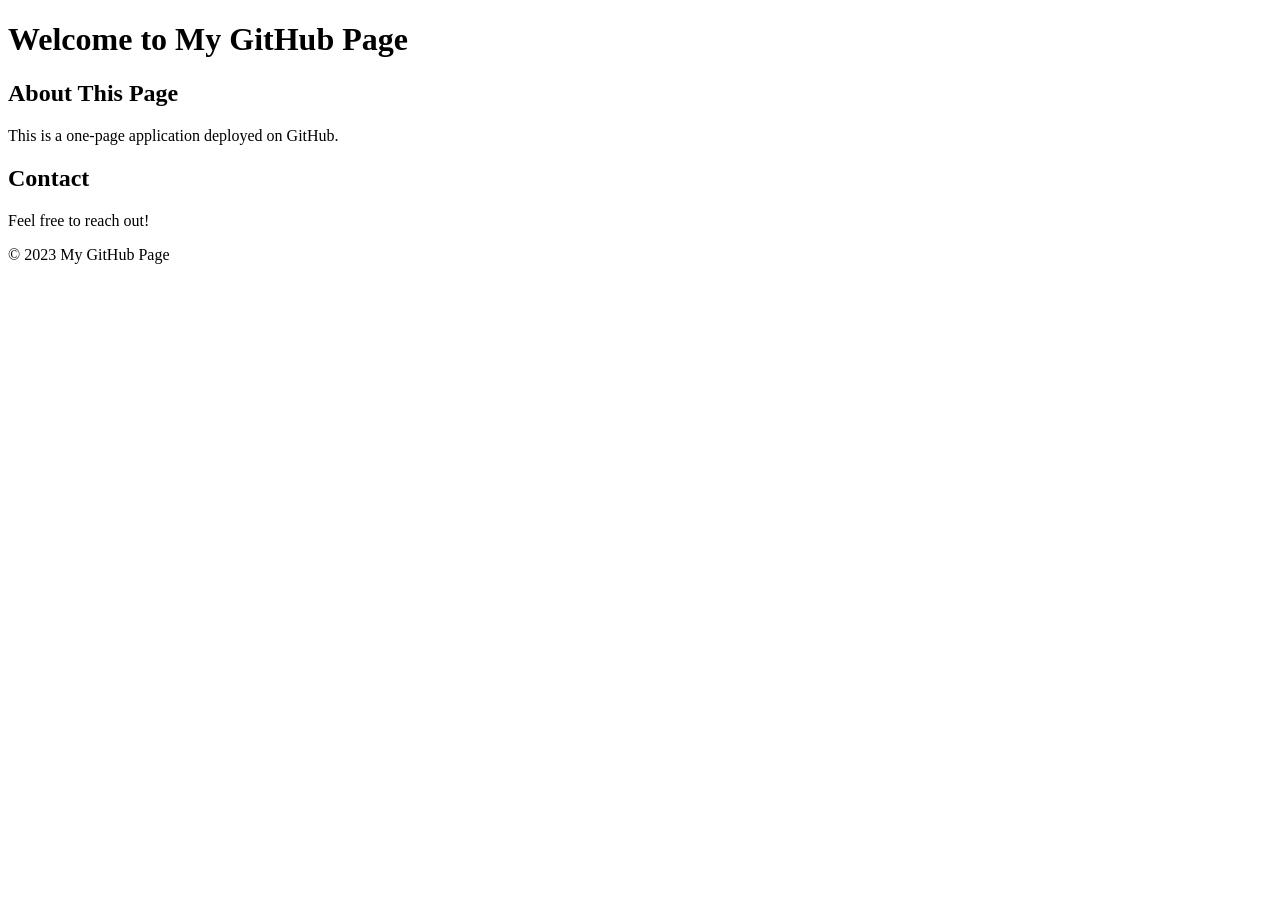
==== index.html @ 420aedc9 "Create index.html" ====
<!DOCTYPE html>
<html lang="en">
<head>
    <meta charset="UTF-8">
    <meta name="viewport" content="width=device-width, initial-scale=1.0">
    <title>My GitHub Page</title>
    <link rel="stylesheet" href="css/styles.css">
</head>
<body>
    <header>
        <h1>Welcome to My GitHub Page</h1>
    </header>
    <main>
        <section>
            <h2>About This Page</h2>
            <p>This is a one-page application deployed on GitHub.</p>
        </section>
        <section>
            <h2>Contact</h2>
            <p>Feel free to reach out!</p>
        </section>
    </main>
    <footer>
        <p>&copy; 2023 My GitHub Page</p>
    </footer>
    <script src="js/main.js"></script>
</body>
</html>
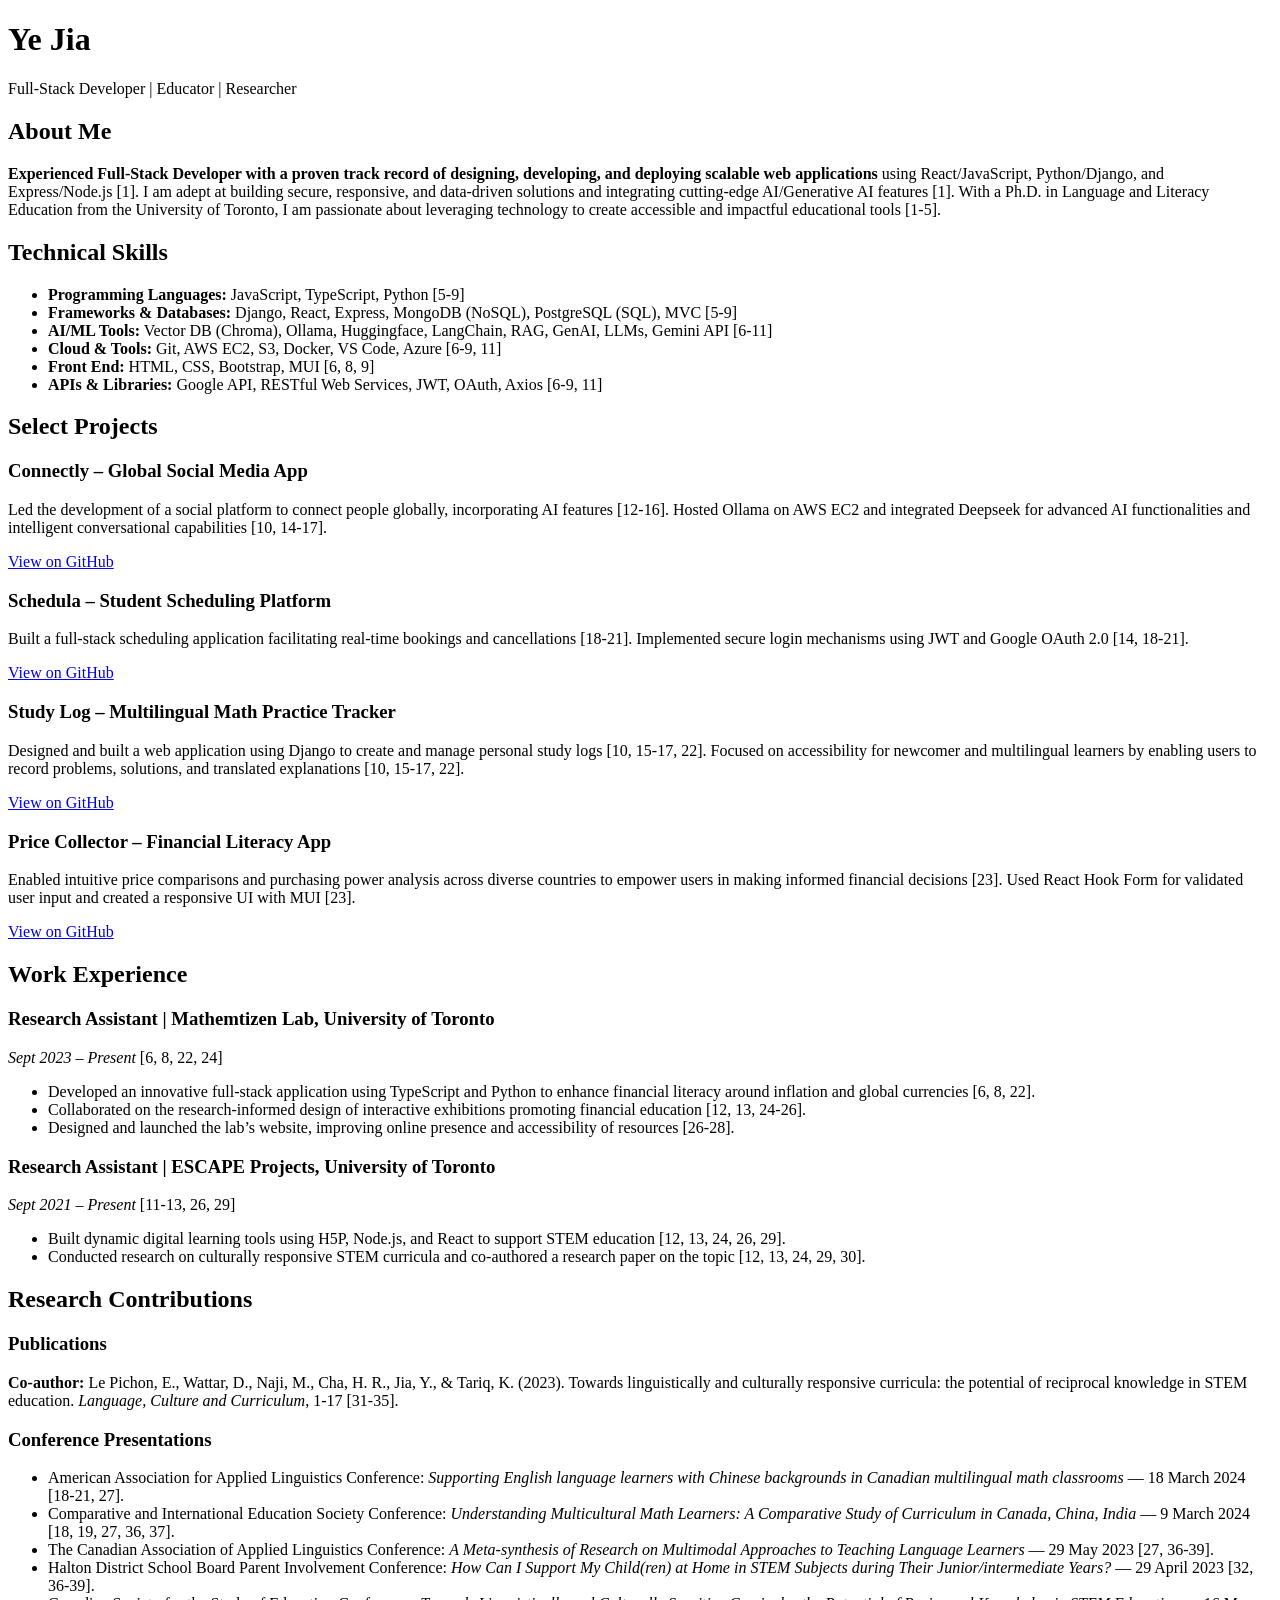
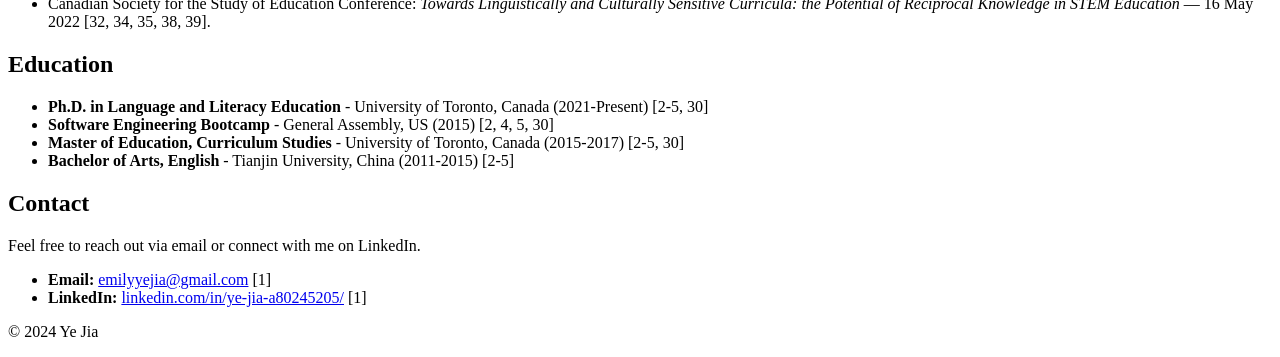
==== commit 8337e737: "Update index.html" ====
--- a/index.html
+++ b/index.html
@@ -3,25 +3,120 @@
 <head>
     <meta charset="UTF-8">
     <meta name="viewport" content="width=device-width, initial-scale=1.0">
-    <title>My GitHub Page</title>
+    <title>Ye Jia | Full-Stack Developer</title>
     <link rel="stylesheet" href="css/styles.css">
 </head>
 <body>
     <header>
-        <h1>Welcome to My GitHub Page</h1>
+        <h1>Ye Jia</h1>
+        <p>Full-Stack Developer | Educator | Researcher</p>
     </header>
     <main>
-        <section>
-            <h2>About This Page</h2>
-            <p>This is a one-page application deployed on GitHub.</p>
+        <section id="about">
+            <h2>About Me</h2>
+            <p>
+                <b>Experienced Full-Stack Developer with a proven track record of designing, developing, and deploying scalable web applications</b> using React/JavaScript, Python/Django, and Express/Node.js [1]. I am adept at building secure, responsive, and data-driven solutions and integrating cutting-edge AI/Generative AI features [1]. With a Ph.D. in Language and Literacy Education from the University of Toronto, I am passionate about leveraging technology to create accessible and impactful educational tools [1-5].
+            </p>
         </section>
-        <section>
+
+        <section id="skills">
+            <h2>Technical Skills</h2>
+            <ul>
+                <li><strong>Programming Languages:</strong> JavaScript, TypeScript, Python [5-9]</li>
+                <li><strong>Frameworks & Databases:</strong> Django, React, Express, MongoDB (NoSQL), PostgreSQL (SQL), MVC [5-9]</li>
+                <li><strong>AI/ML Tools:</strong> Vector DB (Chroma), Ollama, Huggingface, LangChain, RAG, GenAI, LLMs, Gemini API [6-11]</li>
+                <li><strong>Cloud & Tools:</strong> Git, AWS EC2, S3, Docker, VS Code, Azure [6-9, 11]</li>
+                <li><strong>Front End:</strong> HTML, CSS, Bootstrap, MUI [6, 8, 9]</li>
+                <li><strong>APIs & Libraries:</strong> Google API, RESTful Web Services, JWT, OAuth, Axios [6-9, 11]</li>
+            </ul>
+        </section>
+        
+        <section id="projects">
+            <h2>Select Projects</h2>
+            <article>
+                <h3>Connectly – Global Social Media App</h3>
+                <p>Led the development of a social platform to connect people globally, incorporating AI features [12-16]. Hosted Ollama on AWS EC2 and integrated Deepseek for advanced AI functionalities and intelligent conversational capabilities [10, 14-17].</p>
+                <a href="https://github.com/emilyyejia/connectly.git" target="_blank">View on GitHub</a>
+            </article>
+            <article>
+                <h3>Schedula – Student Scheduling Platform</h3>
+                <p>Built a full-stack scheduling application facilitating real-time bookings and cancellations [18-21]. Implemented secure login mechanisms using JWT and Google OAuth 2.0 [14, 18-21].</p>
+                 <a href="https://github.com/emilyyejia/schedula.git" target="_blank">View on GitHub</a>
+            </article>
+            <article>
+                <h3>Study Log – Multilingual Math Practice Tracker</h3>
+                <p>Designed and built a web application using Django to create and manage personal study logs [10, 15-17, 22]. Focused on accessibility for newcomer and multilingual learners by enabling users to record problems, solutions, and translated explanations [10, 15-17, 22].</p>
+                <a href="https://github.com/emilyyejia/studylog.git" target="_blank">View on GitHub</a>
+            </article>
+             <article>
+                <h3>Price Collector – Financial Literacy App</h3>
+                <p>Enabled intuitive price comparisons and purchasing power analysis across diverse countries to empower users in making informed financial decisions [23]. Used React Hook Form for validated user input and created a responsive UI with MUI [23].</p>
+                <a href="https://github.com/emilyyejia/pricecollector.git" target="_blank">View on GitHub</a>
+            </article>
+        </section>
+        
+        <section id="experience">
+            <h2>Work Experience</h2>
+            <article>
+                <h3>Research Assistant | Mathemtizen Lab, University of Toronto</h3>
+                <p><em>Sept 2023 – Present</em> [6, 8, 22, 24]</p>
+                <ul>
+                    <li>Developed an innovative full-stack application using TypeScript and Python to enhance financial literacy around inflation and global currencies [6, 8, 22].</li>
+                    <li>Collaborated on the research-informed design of interactive exhibitions promoting financial education [12, 13, 24-26].</li>
+                    <li>Designed and launched the lab’s website, improving online presence and accessibility of resources [26-28].</li>
+                </ul>
+            </article>
+            <article>
+                <h3>Research Assistant | ESCAPE Projects, University of Toronto</h3>
+                <p><em>Sept 2021 – Present</em> [11-13, 26, 29]</p>
+                <ul>
+                    <li>Built dynamic digital learning tools using H5P, Node.js, and React to support STEM education [12, 13, 24, 26, 29].</li>
+                    <li>Conducted research on culturally responsive STEM curricula and co-authored a research paper on the topic [12, 13, 24, 29, 30].</li>
+                </ul>
+            </article>
+        </section>
+
+        <section id="research">
+            <h2>Research Contributions</h2>
+            <article>
+                <h3>Publications</h3>
+                <p><strong>Co-author:</strong> Le Pichon, E., Wattar, D., Naji, M., Cha, H. R., Jia, Y., & Tariq, K. (2023). Towards linguistically and culturally responsive curricula: the potential of reciprocal knowledge in STEM education. <em>Language, Culture and Curriculum</em>, 1-17 [31-35].</p>
+            </article>
+            <article>
+                <h3>Conference Presentations</h3>
+                <ul>
+                    <li>American Association for Applied Linguistics Conference: <em>Supporting English language learners with Chinese backgrounds in Canadian multilingual math classrooms</em> — 18 March 2024 [18-21, 27].</li>
+                    <li>Comparative and International Education Society Conference: <em>Understanding Multicultural Math Learners: A Comparative Study of Curriculum in Canada, China, India</em> — 9 March 2024 [18, 19, 27, 36, 37].</li>
+                    <li>The Canadian Association of Applied Linguistics Conference: <em>A Meta-synthesis of Research on Multimodal Approaches to Teaching Language Learners</em> — 29 May 2023 [27, 36-39].</li>
+                    <li>Halton District School Board Parent Involvement Conference: <em>How Can I Support My Child(ren) at Home in STEM Subjects during Their Junior/intermediate Years?</em> — 29 April 2023 [32, 36-39].</li>
+                    <li>Canadian Society for the Study of Education Conference: <em>Towards Linguistically and Culturally Sensitive Curricula: the Potential of Reciprocal Knowledge in STEM Education</em> — 16 May 2022 [32, 34, 35, 38, 39].</li>
+                </ul>
+            </article>
+        </section>
+
+        <section id="education">
+            <h2>Education</h2>
+            <ul>
+                <li><strong>Ph.D. in Language and Literacy Education</strong> - University of Toronto, Canada (2021-Present) [2-5, 30]</li>
+                <li><strong>Software Engineering Bootcamp</strong> - General Assembly, US (2015) [2, 4, 5, 30]</li>
+                <li><strong>Master of Education, Curriculum Studies</strong> - University of Toronto, Canada (2015-2017) [2-5, 30]</li>
+                <li><strong>Bachelor of Arts, English</strong> - Tianjin University, China (2011-2015) [2-5]</li>
+            </ul>
+        </section>
+
+        <section id="contact">
             <h2>Contact</h2>
-            <p>Feel free to reach out!</p>
+            <p>
+                Feel free to reach out via email or connect with me on LinkedIn.
+            </p>
+            <ul>
+                <li><strong>Email:</strong> <a href="mailto:emilyyejia@gmail.com">emilyyejia@gmail.com</a> [1]</li>
+                <li><strong>LinkedIn:</strong> <a href="https://linkedin.com/in/ye-jia-a80245205/" target="_blank">linkedin.com/in/ye-jia-a80245205/</a> [1]</li>
+            </ul>
         </section>
     </main>
     <footer>
-        <p>&copy; 2023 My GitHub Page</p>
+        <p>&copy; 2024 Ye Jia</p>
     </footer>
     <script src="js/main.js"></script>
 </body>
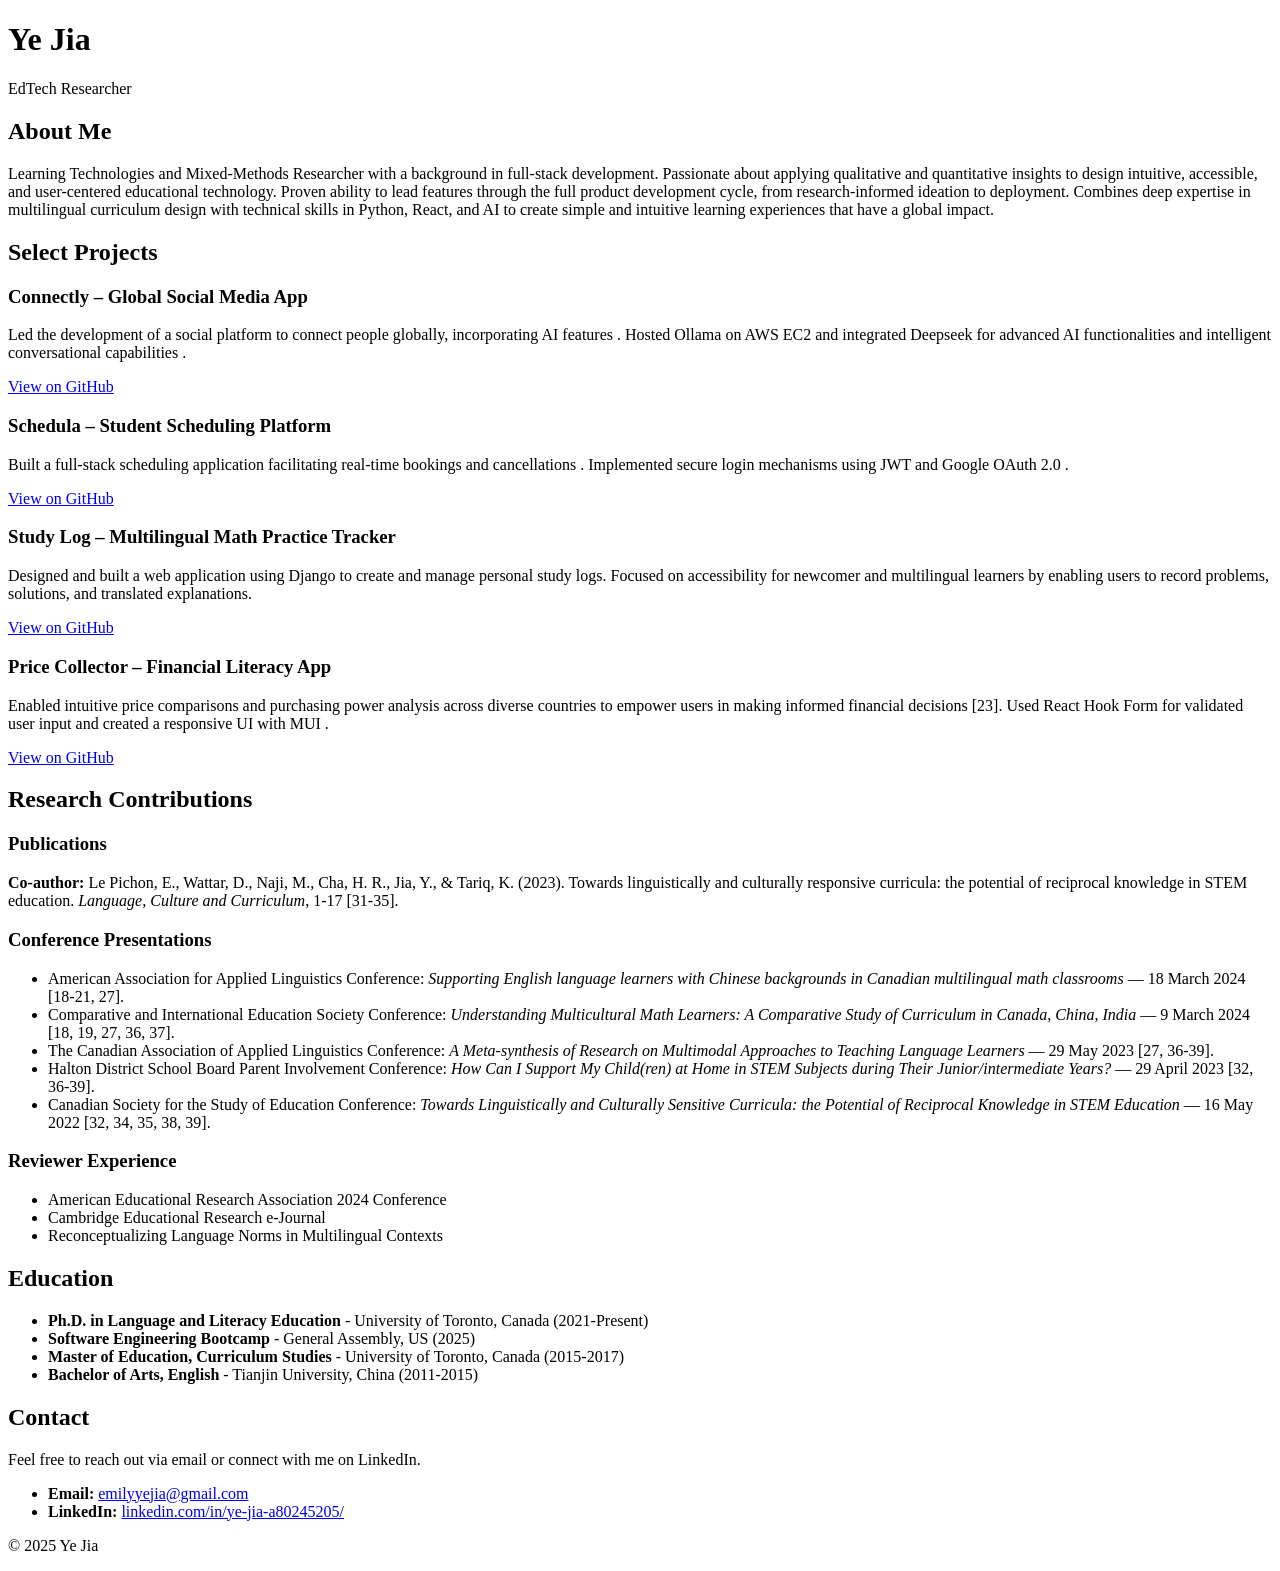
==== commit 0321e584: "Update index.html" ====
--- a/index.html
+++ b/index.html
@@ -3,78 +3,46 @@
 <head>
     <meta charset="UTF-8">
     <meta name="viewport" content="width=device-width, initial-scale=1.0">
-    <title>Ye Jia | Full-Stack Developer</title>
+    <title>Ye Jia</title>
     <link rel="stylesheet" href="css/styles.css">
 </head>
 <body>
     <header>
         <h1>Ye Jia</h1>
-        <p>Full-Stack Developer | Educator | Researcher</p>
+        <p>EdTech Researcher</p>
     </header>
     <main>
         <section id="about">
             <h2>About Me</h2>
             <p>
-                <b>Experienced Full-Stack Developer with a proven track record of designing, developing, and deploying scalable web applications</b> using React/JavaScript, Python/Django, and Express/Node.js [1]. I am adept at building secure, responsive, and data-driven solutions and integrating cutting-edge AI/Generative AI features [1]. With a Ph.D. in Language and Literacy Education from the University of Toronto, I am passionate about leveraging technology to create accessible and impactful educational tools [1-5].
+                Learning Technologies and Mixed-Methods Researcher with a background in full-stack development. Passionate about applying qualitative and quantitative insights to design intuitive, accessible, and user-centered educational technology. Proven ability to lead features through the full product development cycle, from research-informed ideation to deployment. Combines deep expertise in multilingual curriculum design with technical skills in Python, React, and AI to create simple and intuitive learning experiences that have a global impact.
             </p>
-        </section>
-
-        <section id="skills">
-            <h2>Technical Skills</h2>
-            <ul>
-                <li><strong>Programming Languages:</strong> JavaScript, TypeScript, Python [5-9]</li>
-                <li><strong>Frameworks & Databases:</strong> Django, React, Express, MongoDB (NoSQL), PostgreSQL (SQL), MVC [5-9]</li>
-                <li><strong>AI/ML Tools:</strong> Vector DB (Chroma), Ollama, Huggingface, LangChain, RAG, GenAI, LLMs, Gemini API [6-11]</li>
-                <li><strong>Cloud & Tools:</strong> Git, AWS EC2, S3, Docker, VS Code, Azure [6-9, 11]</li>
-                <li><strong>Front End:</strong> HTML, CSS, Bootstrap, MUI [6, 8, 9]</li>
-                <li><strong>APIs & Libraries:</strong> Google API, RESTful Web Services, JWT, OAuth, Axios [6-9, 11]</li>
-            </ul>
         </section>
         
         <section id="projects">
             <h2>Select Projects</h2>
             <article>
                 <h3>Connectly – Global Social Media App</h3>
-                <p>Led the development of a social platform to connect people globally, incorporating AI features [12-16]. Hosted Ollama on AWS EC2 and integrated Deepseek for advanced AI functionalities and intelligent conversational capabilities [10, 14-17].</p>
+                <p>Led the development of a social platform to connect people globally, incorporating AI features . Hosted Ollama on AWS EC2 and integrated Deepseek for advanced AI functionalities and intelligent conversational capabilities .</p>
                 <a href="https://github.com/emilyyejia/connectly.git" target="_blank">View on GitHub</a>
             </article>
             <article>
                 <h3>Schedula – Student Scheduling Platform</h3>
-                <p>Built a full-stack scheduling application facilitating real-time bookings and cancellations [18-21]. Implemented secure login mechanisms using JWT and Google OAuth 2.0 [14, 18-21].</p>
+                <p>Built a full-stack scheduling application facilitating real-time bookings and cancellations . Implemented secure login mechanisms using JWT and Google OAuth 2.0 .</p>
                  <a href="https://github.com/emilyyejia/schedula.git" target="_blank">View on GitHub</a>
             </article>
             <article>
                 <h3>Study Log – Multilingual Math Practice Tracker</h3>
-                <p>Designed and built a web application using Django to create and manage personal study logs [10, 15-17, 22]. Focused on accessibility for newcomer and multilingual learners by enabling users to record problems, solutions, and translated explanations [10, 15-17, 22].</p>
+                <p>Designed and built a web application using Django to create and manage personal study logs. Focused on accessibility for newcomer and multilingual learners by enabling users to record problems, solutions, and translated explanations.</p>
                 <a href="https://github.com/emilyyejia/studylog.git" target="_blank">View on GitHub</a>
             </article>
              <article>
                 <h3>Price Collector – Financial Literacy App</h3>
-                <p>Enabled intuitive price comparisons and purchasing power analysis across diverse countries to empower users in making informed financial decisions [23]. Used React Hook Form for validated user input and created a responsive UI with MUI [23].</p>
+                <p>Enabled intuitive price comparisons and purchasing power analysis across diverse countries to empower users in making informed financial decisions [23]. Used React Hook Form for validated user input and created a responsive UI with MUI .</p>
                 <a href="https://github.com/emilyyejia/pricecollector.git" target="_blank">View on GitHub</a>
             </article>
         </section>
         
-        <section id="experience">
-            <h2>Work Experience</h2>
-            <article>
-                <h3>Research Assistant | Mathemtizen Lab, University of Toronto</h3>
-                <p><em>Sept 2023 – Present</em> [6, 8, 22, 24]</p>
-                <ul>
-                    <li>Developed an innovative full-stack application using TypeScript and Python to enhance financial literacy around inflation and global currencies [6, 8, 22].</li>
-                    <li>Collaborated on the research-informed design of interactive exhibitions promoting financial education [12, 13, 24-26].</li>
-                    <li>Designed and launched the lab’s website, improving online presence and accessibility of resources [26-28].</li>
-                </ul>
-            </article>
-            <article>
-                <h3>Research Assistant | ESCAPE Projects, University of Toronto</h3>
-                <p><em>Sept 2021 – Present</em> [11-13, 26, 29]</p>
-                <ul>
-                    <li>Built dynamic digital learning tools using H5P, Node.js, and React to support STEM education [12, 13, 24, 26, 29].</li>
-                    <li>Conducted research on culturally responsive STEM curricula and co-authored a research paper on the topic [12, 13, 24, 29, 30].</li>
-                </ul>
-            </article>
-        </section>
 
         <section id="research">
             <h2>Research Contributions</h2>
@@ -92,15 +60,23 @@
                     <li>Canadian Society for the Study of Education Conference: <em>Towards Linguistically and Culturally Sensitive Curricula: the Potential of Reciprocal Knowledge in STEM Education</em> — 16 May 2022 [32, 34, 35, 38, 39].</li>
                 </ul>
             </article>
+                        <article>
+                <h3>Reviewer Experience</h3>
+                <ul>
+                    <li>American Educational Research Association 2024 Conference </li>
+                    <li>Cambridge Educational Research e-Journal </li>
+                    <li>Reconceptualizing Language Norms in Multilingual Contexts </li>
+                </ul>
+            </article>
         </section>
 
         <section id="education">
             <h2>Education</h2>
             <ul>
-                <li><strong>Ph.D. in Language and Literacy Education</strong> - University of Toronto, Canada (2021-Present) [2-5, 30]</li>
-                <li><strong>Software Engineering Bootcamp</strong> - General Assembly, US (2015) [2, 4, 5, 30]</li>
-                <li><strong>Master of Education, Curriculum Studies</strong> - University of Toronto, Canada (2015-2017) [2-5, 30]</li>
-                <li><strong>Bachelor of Arts, English</strong> - Tianjin University, China (2011-2015) [2-5]</li>
+                <li><strong>Ph.D. in Language and Literacy Education</strong> - University of Toronto, Canada (2021-Present)</li>
+                <li><strong>Software Engineering Bootcamp</strong> - General Assembly, US (2025)</li>
+                <li><strong>Master of Education, Curriculum Studies</strong> - University of Toronto, Canada (2015-2017) </li>
+                <li><strong>Bachelor of Arts, English</strong> - Tianjin University, China (2011-2015) </li>
             </ul>
         </section>
 
@@ -110,13 +86,13 @@
                 Feel free to reach out via email or connect with me on LinkedIn.
             </p>
             <ul>
-                <li><strong>Email:</strong> <a href="mailto:emilyyejia@gmail.com">emilyyejia@gmail.com</a> [1]</li>
-                <li><strong>LinkedIn:</strong> <a href="https://linkedin.com/in/ye-jia-a80245205/" target="_blank">linkedin.com/in/ye-jia-a80245205/</a> [1]</li>
+                <li><strong>Email:</strong> <a href="mailto:emilyyejia@gmail.com">emilyyejia@gmail.com</a> </li>
+                <li><strong>LinkedIn:</strong> <a href="https://linkedin.com/in/ye-jia-a80245205/" target="_blank">linkedin.com/in/ye-jia-a80245205/</a> </li>
             </ul>
         </section>
     </main>
     <footer>
-        <p>&copy; 2024 Ye Jia</p>
+        <p>&copy; 2025 Ye Jia</p>
     </footer>
     <script src="js/main.js"></script>
 </body>
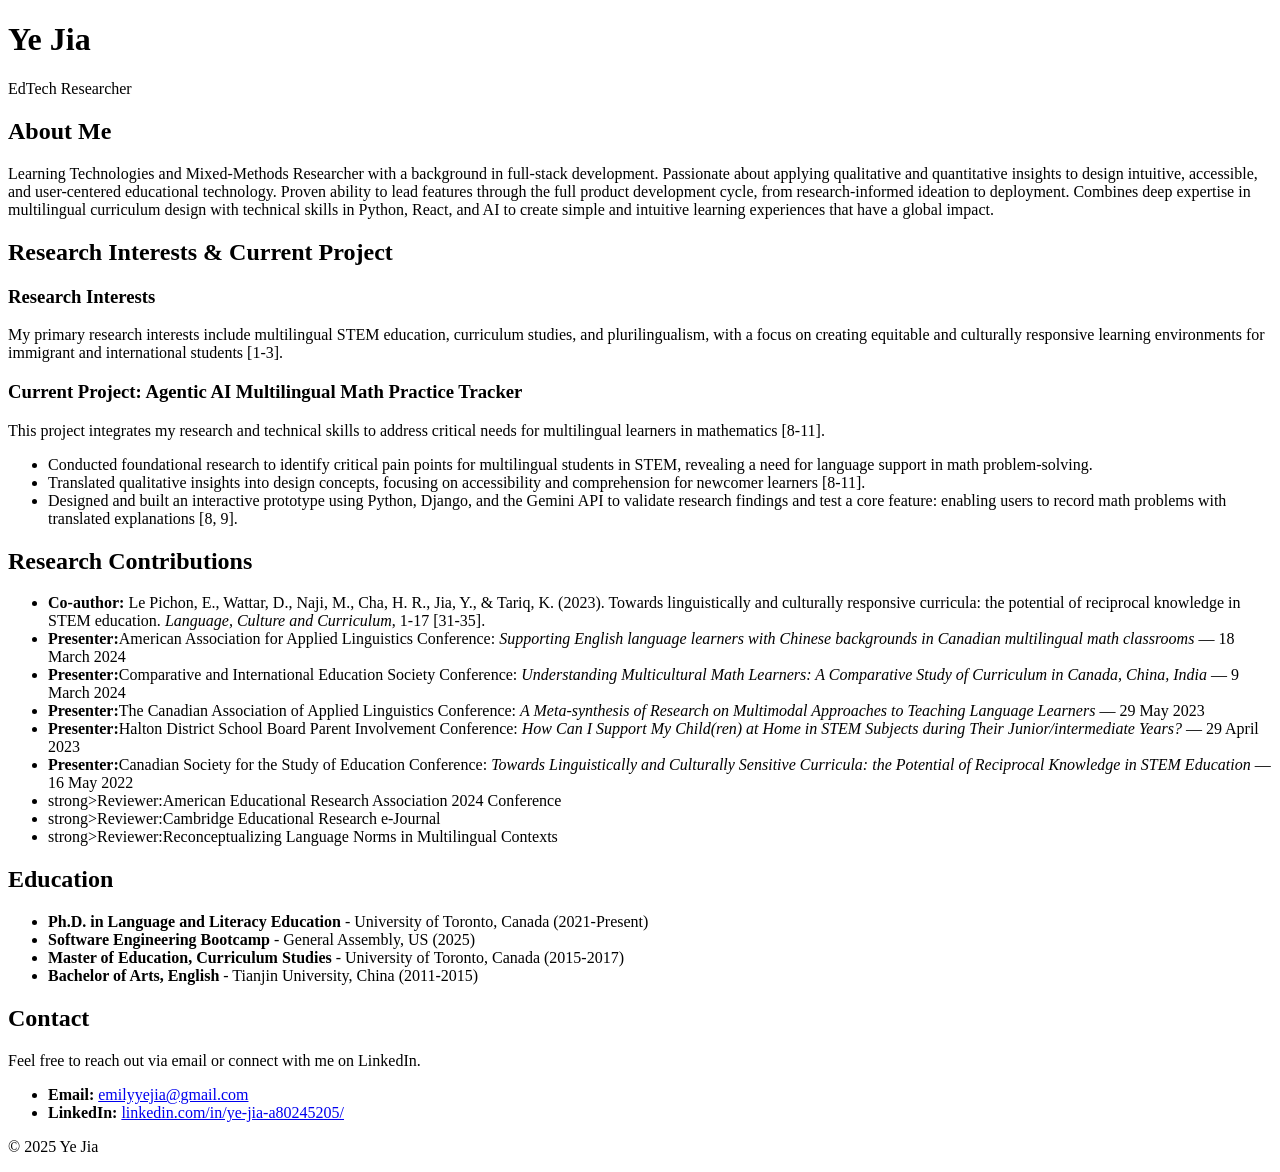
==== commit 383f17eb: "Update index.html" ====
--- a/index.html
+++ b/index.html
@@ -18,59 +18,43 @@
                 Learning Technologies and Mixed-Methods Researcher with a background in full-stack development. Passionate about applying qualitative and quantitative insights to design intuitive, accessible, and user-centered educational technology. Proven ability to lead features through the full product development cycle, from research-informed ideation to deployment. Combines deep expertise in multilingual curriculum design with technical skills in Python, React, and AI to create simple and intuitive learning experiences that have a global impact.
             </p>
         </section>
-        
-        <section id="projects">
-            <h2>Select Projects</h2>
+        <section id="research-interests">
+            <h2>Research Interests & Current Project</h2>
             <article>
-                <h3>Connectly – Global Social Media App</h3>
-                <p>Led the development of a social platform to connect people globally, incorporating AI features . Hosted Ollama on AWS EC2 and integrated Deepseek for advanced AI functionalities and intelligent conversational capabilities .</p>
-                <a href="https://github.com/emilyyejia/connectly.git" target="_blank">View on GitHub</a>
+                <h3>Research Interests</h3>
+                <p>My primary research interests include multilingual STEM education, curriculum studies, and plurilingualism, with a focus on creating equitable and culturally responsive learning environments for immigrant and international students [1-3].</p>
             </article>
             <article>
-                <h3>Schedula – Student Scheduling Platform</h3>
-                <p>Built a full-stack scheduling application facilitating real-time bookings and cancellations . Implemented secure login mechanisms using JWT and Google OAuth 2.0 .</p>
-                 <a href="https://github.com/emilyyejia/schedula.git" target="_blank">View on GitHub</a>
+                <h3>Current Project: Agentic AI Multilingual Math Practice Tracker</h3>
+                <p>This project integrates my research and technical skills to address critical needs for multilingual learners in mathematics [8-11].</p>
+                <ul>
+                    <li>Conducted foundational research to identify critical pain points for multilingual students in STEM, revealing a need for language support in math problem-solving.</li>
+                    <li>Translated qualitative insights into design concepts, focusing on accessibility and comprehension for newcomer learners [8-11].</li>
+                    <li>Designed and built an interactive prototype using Python, Django, and the Gemini API to validate research findings and test a core feature: enabling users to record math problems with translated explanations [8, 9].</li>
+                </ul>
             </article>
-            <article>
-                <h3>Study Log – Multilingual Math Practice Tracker</h3>
-                <p>Designed and built a web application using Django to create and manage personal study logs. Focused on accessibility for newcomer and multilingual learners by enabling users to record problems, solutions, and translated explanations.</p>
-                <a href="https://github.com/emilyyejia/studylog.git" target="_blank">View on GitHub</a>
-            </article>
-             <article>
-                <h3>Price Collector – Financial Literacy App</h3>
-                <p>Enabled intuitive price comparisons and purchasing power analysis across diverse countries to empower users in making informed financial decisions [23]. Used React Hook Form for validated user input and created a responsive UI with MUI .</p>
-                <a href="https://github.com/emilyyejia/pricecollector.git" target="_blank">View on GitHub</a>
-            </article>
-        </section>
-        
+        </section>  
 
         <section id="research">
             <h2>Research Contributions</h2>
             <article>
-                <h3>Publications</h3>
-                <p><strong>Co-author:</strong> Le Pichon, E., Wattar, D., Naji, M., Cha, H. R., Jia, Y., & Tariq, K. (2023). Towards linguistically and culturally responsive curricula: the potential of reciprocal knowledge in STEM education. <em>Language, Culture and Curriculum</em>, 1-17 [31-35].</p>
-            </article>
-            <article>
-                <h3>Conference Presentations</h3>
+             
+               
                 <ul>
-                    <li>American Association for Applied Linguistics Conference: <em>Supporting English language learners with Chinese backgrounds in Canadian multilingual math classrooms</em> — 18 March 2024 [18-21, 27].</li>
-                    <li>Comparative and International Education Society Conference: <em>Understanding Multicultural Math Learners: A Comparative Study of Curriculum in Canada, China, India</em> — 9 March 2024 [18, 19, 27, 36, 37].</li>
-                    <li>The Canadian Association of Applied Linguistics Conference: <em>A Meta-synthesis of Research on Multimodal Approaches to Teaching Language Learners</em> — 29 May 2023 [27, 36-39].</li>
-                    <li>Halton District School Board Parent Involvement Conference: <em>How Can I Support My Child(ren) at Home in STEM Subjects during Their Junior/intermediate Years?</em> — 29 April 2023 [32, 36-39].</li>
-                    <li>Canadian Society for the Study of Education Conference: <em>Towards Linguistically and Culturally Sensitive Curricula: the Potential of Reciprocal Knowledge in STEM Education</em> — 16 May 2022 [32, 34, 35, 38, 39].</li>
-                </ul>
-            </article>
-                        <article>
-                <h3>Reviewer Experience</h3>
-                <ul>
-                    <li>American Educational Research Association 2024 Conference </li>
-                    <li>Cambridge Educational Research e-Journal </li>
-                    <li>Reconceptualizing Language Norms in Multilingual Contexts </li>
+                     <li><strong>Co-author:</strong> Le Pichon, E., Wattar, D., Naji, M., Cha, H. R., Jia, Y., & Tariq, K. (2023). Towards linguistically and culturally responsive curricula: the potential of reciprocal knowledge in STEM education. <em>Language, Culture and Curriculum</em>, 1-17 [31-35].</li>
+
+                    <li><strong>Presenter:</strong>American Association for Applied Linguistics Conference: <em>Supporting English language learners with Chinese backgrounds in Canadian multilingual math classrooms</em> — 18 March 2024</li>
+                    <li><strong>Presenter:</strong>Comparative and International Education Society Conference: <em>Understanding Multicultural Math Learners: A Comparative Study of Curriculum in Canada, China, India</em> — 9 March 2024</li>
+                    <li><strong>Presenter:</strong>The Canadian Association of Applied Linguistics Conference: <em>A Meta-synthesis of Research on Multimodal Approaches to Teaching Language Learners</em> — 29 May 2023</li>
+                    <li><strong>Presenter:</strong>Halton District School Board Parent Involvement Conference: <em>How Can I Support My Child(ren) at Home in STEM Subjects during Their Junior/intermediate Years?</em> — 29 April 2023</li>
+                    <li><strong>Presenter:</strong>Canadian Society for the Study of Education Conference: <em>Towards Linguistically and Culturally Sensitive Curricula: the Potential of Reciprocal Knowledge in STEM Education</em> — 16 May 2022</li>
+                    
+                    <li>strong>Reviewer:</strong>American Educational Research Association 2024 Conference </li>
+                    <li>strong>Reviewer:</strong>Cambridge Educational Research e-Journal </li>
+                    <li>strong>Reviewer:</strong>Reconceptualizing Language Norms in Multilingual Contexts </li>
                 </ul>
             </article>
         </section>
-
-        <section id="education">
             <h2>Education</h2>
             <ul>
                 <li><strong>Ph.D. in Language and Literacy Education</strong> - University of Toronto, Canada (2021-Present)</li>
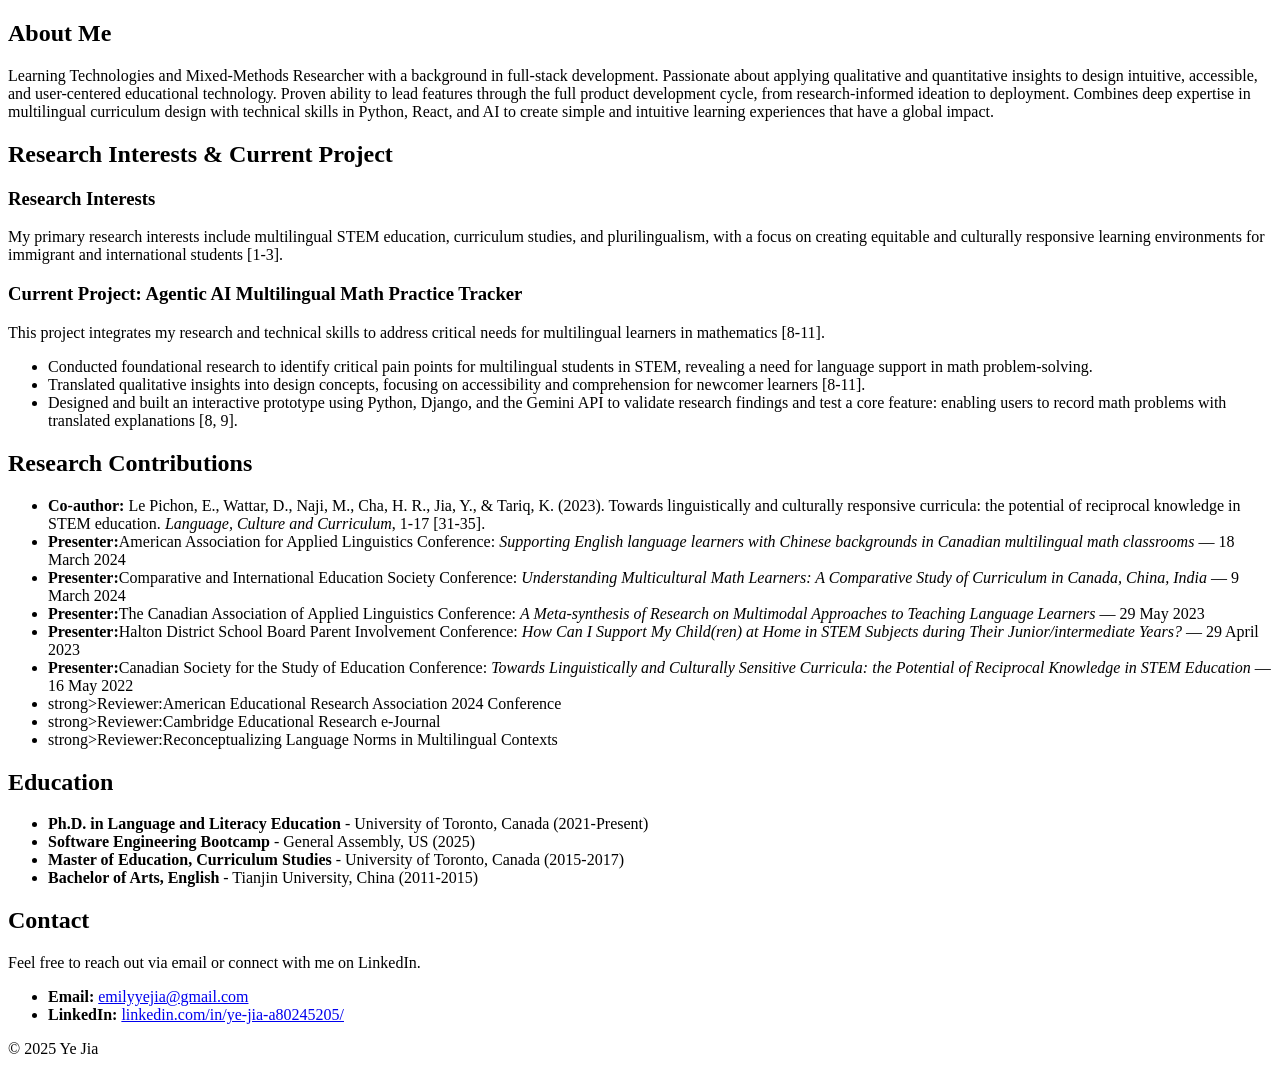
==== commit c636b1a6: "Update index.html" ====
--- a/index.html
+++ b/index.html
@@ -7,10 +7,6 @@
     <link rel="stylesheet" href="css/styles.css">
 </head>
 <body>
-    <header>
-        <h1>Ye Jia</h1>
-        <p>EdTech Researcher</p>
-    </header>
     <main>
         <section id="about">
             <h2>About Me</h2>
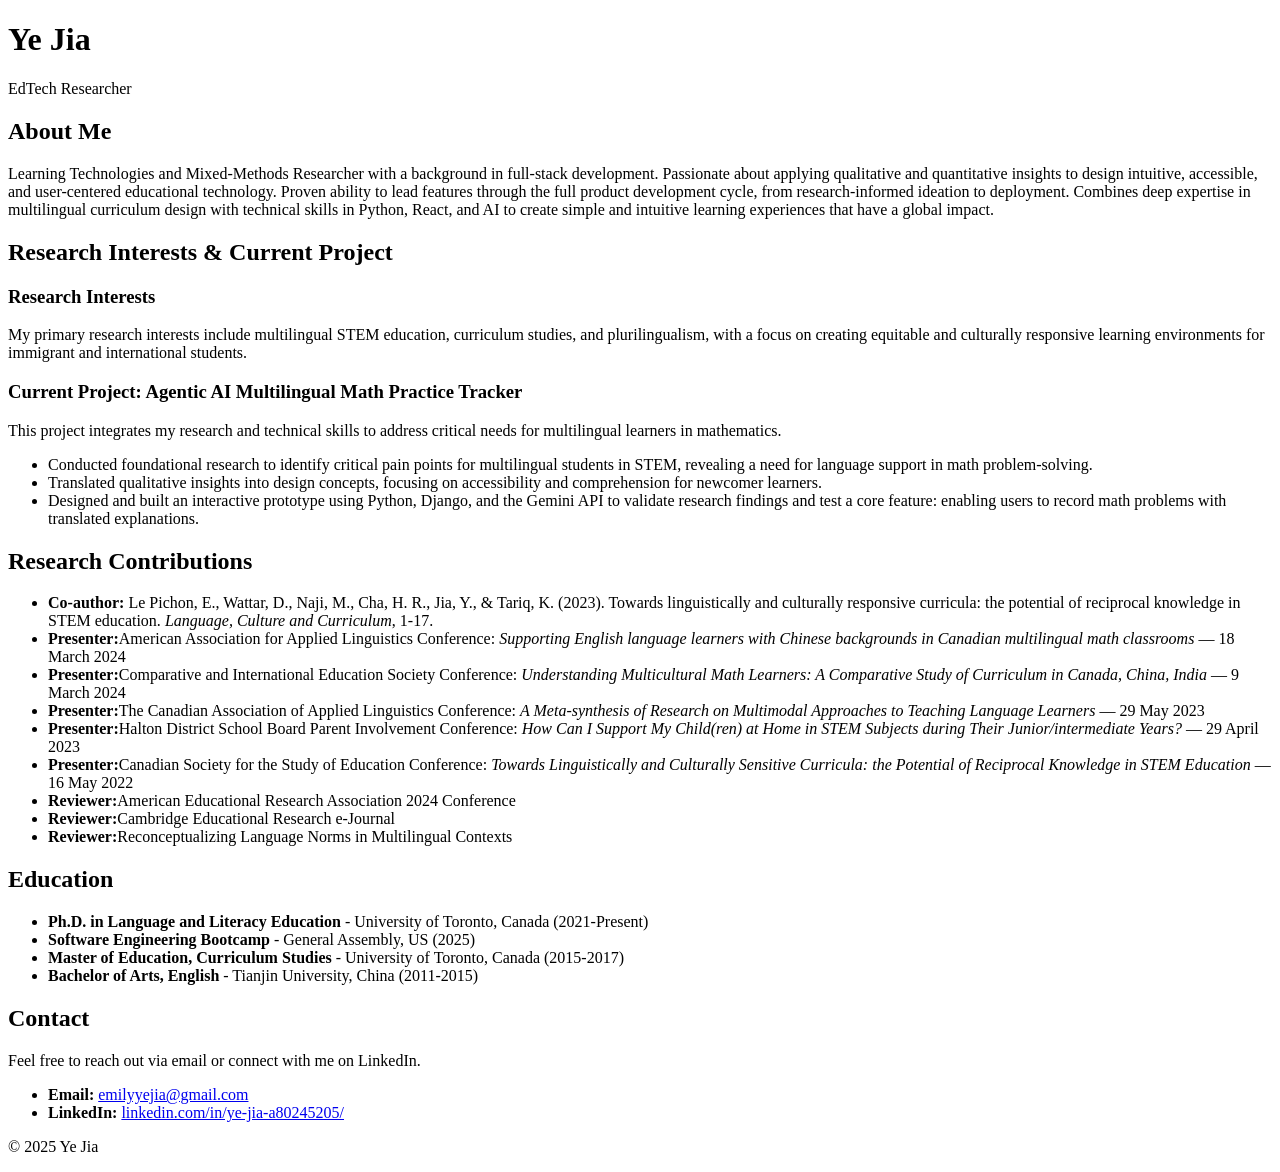
==== commit 0c56cc10: "Update index.html" ====
--- a/index.html
+++ b/index.html
@@ -7,6 +7,10 @@
     <link rel="stylesheet" href="css/styles.css">
 </head>
 <body>
+     <header>
+        <h1>Ye Jia</h1>
+        <p>EdTech Researcher</p>
+    </header>
     <main>
         <section id="about">
             <h2>About Me</h2>
@@ -18,15 +22,15 @@
             <h2>Research Interests & Current Project</h2>
             <article>
                 <h3>Research Interests</h3>
-                <p>My primary research interests include multilingual STEM education, curriculum studies, and plurilingualism, with a focus on creating equitable and culturally responsive learning environments for immigrant and international students [1-3].</p>
+                <p>My primary research interests include multilingual STEM education, curriculum studies, and plurilingualism, with a focus on creating equitable and culturally responsive learning environments for immigrant and international students.</p>
             </article>
             <article>
                 <h3>Current Project: Agentic AI Multilingual Math Practice Tracker</h3>
-                <p>This project integrates my research and technical skills to address critical needs for multilingual learners in mathematics [8-11].</p>
+                <p>This project integrates my research and technical skills to address critical needs for multilingual learners in mathematics.</p>
                 <ul>
                     <li>Conducted foundational research to identify critical pain points for multilingual students in STEM, revealing a need for language support in math problem-solving.</li>
-                    <li>Translated qualitative insights into design concepts, focusing on accessibility and comprehension for newcomer learners [8-11].</li>
-                    <li>Designed and built an interactive prototype using Python, Django, and the Gemini API to validate research findings and test a core feature: enabling users to record math problems with translated explanations [8, 9].</li>
+                    <li>Translated qualitative insights into design concepts, focusing on accessibility and comprehension for newcomer learners.</li>
+                    <li>Designed and built an interactive prototype using Python, Django, and the Gemini API to validate research findings and test a core feature: enabling users to record math problems with translated explanations.</li>
                 </ul>
             </article>
         </section>  
@@ -37,7 +41,7 @@
              
                
                 <ul>
-                     <li><strong>Co-author:</strong> Le Pichon, E., Wattar, D., Naji, M., Cha, H. R., Jia, Y., & Tariq, K. (2023). Towards linguistically and culturally responsive curricula: the potential of reciprocal knowledge in STEM education. <em>Language, Culture and Curriculum</em>, 1-17 [31-35].</li>
+                     <li><strong>Co-author:</strong> Le Pichon, E., Wattar, D., Naji, M., Cha, H. R., Jia, Y., & Tariq, K. (2023). Towards linguistically and culturally responsive curricula: the potential of reciprocal knowledge in STEM education. <em>Language, Culture and Curriculum</em>, 1-17.</li>
 
                     <li><strong>Presenter:</strong>American Association for Applied Linguistics Conference: <em>Supporting English language learners with Chinese backgrounds in Canadian multilingual math classrooms</em> — 18 March 2024</li>
                     <li><strong>Presenter:</strong>Comparative and International Education Society Conference: <em>Understanding Multicultural Math Learners: A Comparative Study of Curriculum in Canada, China, India</em> — 9 March 2024</li>
@@ -45,9 +49,9 @@
                     <li><strong>Presenter:</strong>Halton District School Board Parent Involvement Conference: <em>How Can I Support My Child(ren) at Home in STEM Subjects during Their Junior/intermediate Years?</em> — 29 April 2023</li>
                     <li><strong>Presenter:</strong>Canadian Society for the Study of Education Conference: <em>Towards Linguistically and Culturally Sensitive Curricula: the Potential of Reciprocal Knowledge in STEM Education</em> — 16 May 2022</li>
                     
-                    <li>strong>Reviewer:</strong>American Educational Research Association 2024 Conference </li>
-                    <li>strong>Reviewer:</strong>Cambridge Educational Research e-Journal </li>
-                    <li>strong>Reviewer:</strong>Reconceptualizing Language Norms in Multilingual Contexts </li>
+                    <li><strong>Reviewer:</strong>American Educational Research Association 2024 Conference </li>
+                    <li><strong>Reviewer:</strong>Cambridge Educational Research e-Journal </li>
+                    <li><strong>Reviewer:</strong>Reconceptualizing Language Norms in Multilingual Contexts </li>
                 </ul>
             </article>
         </section>
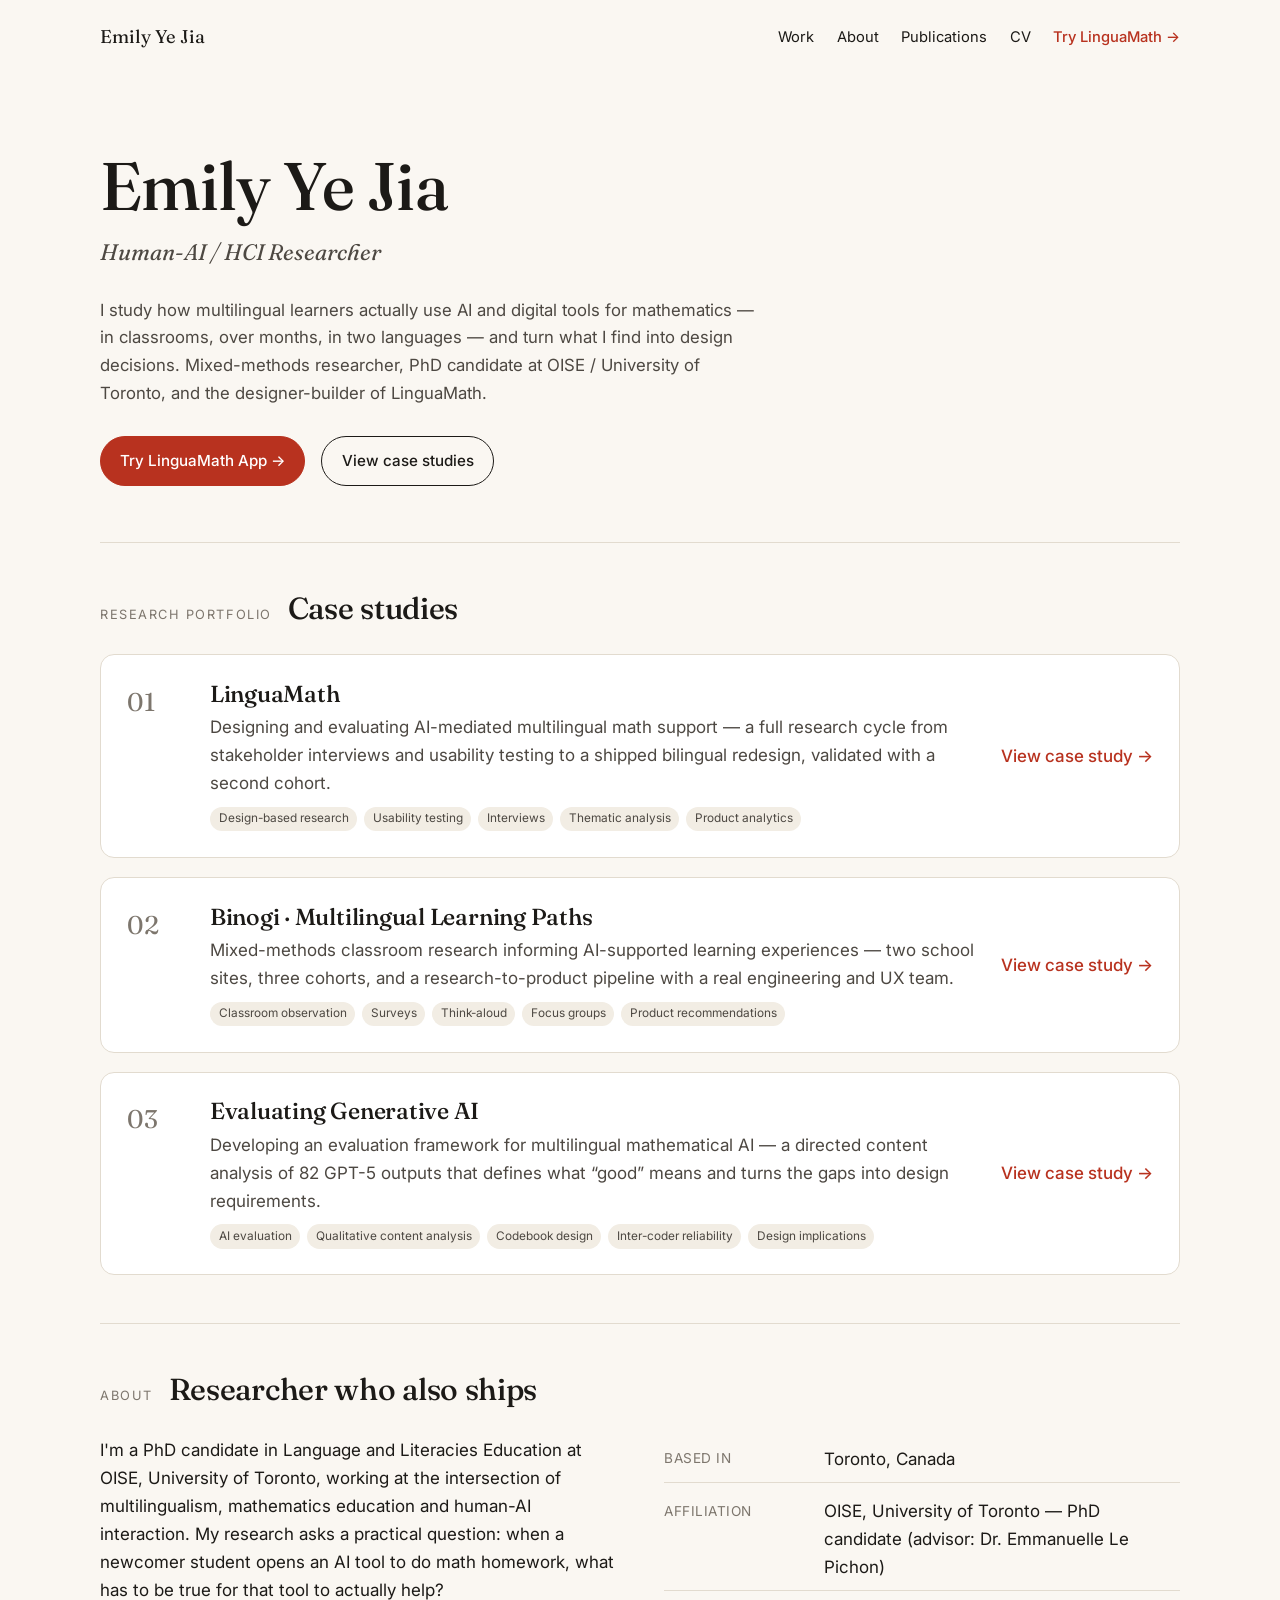
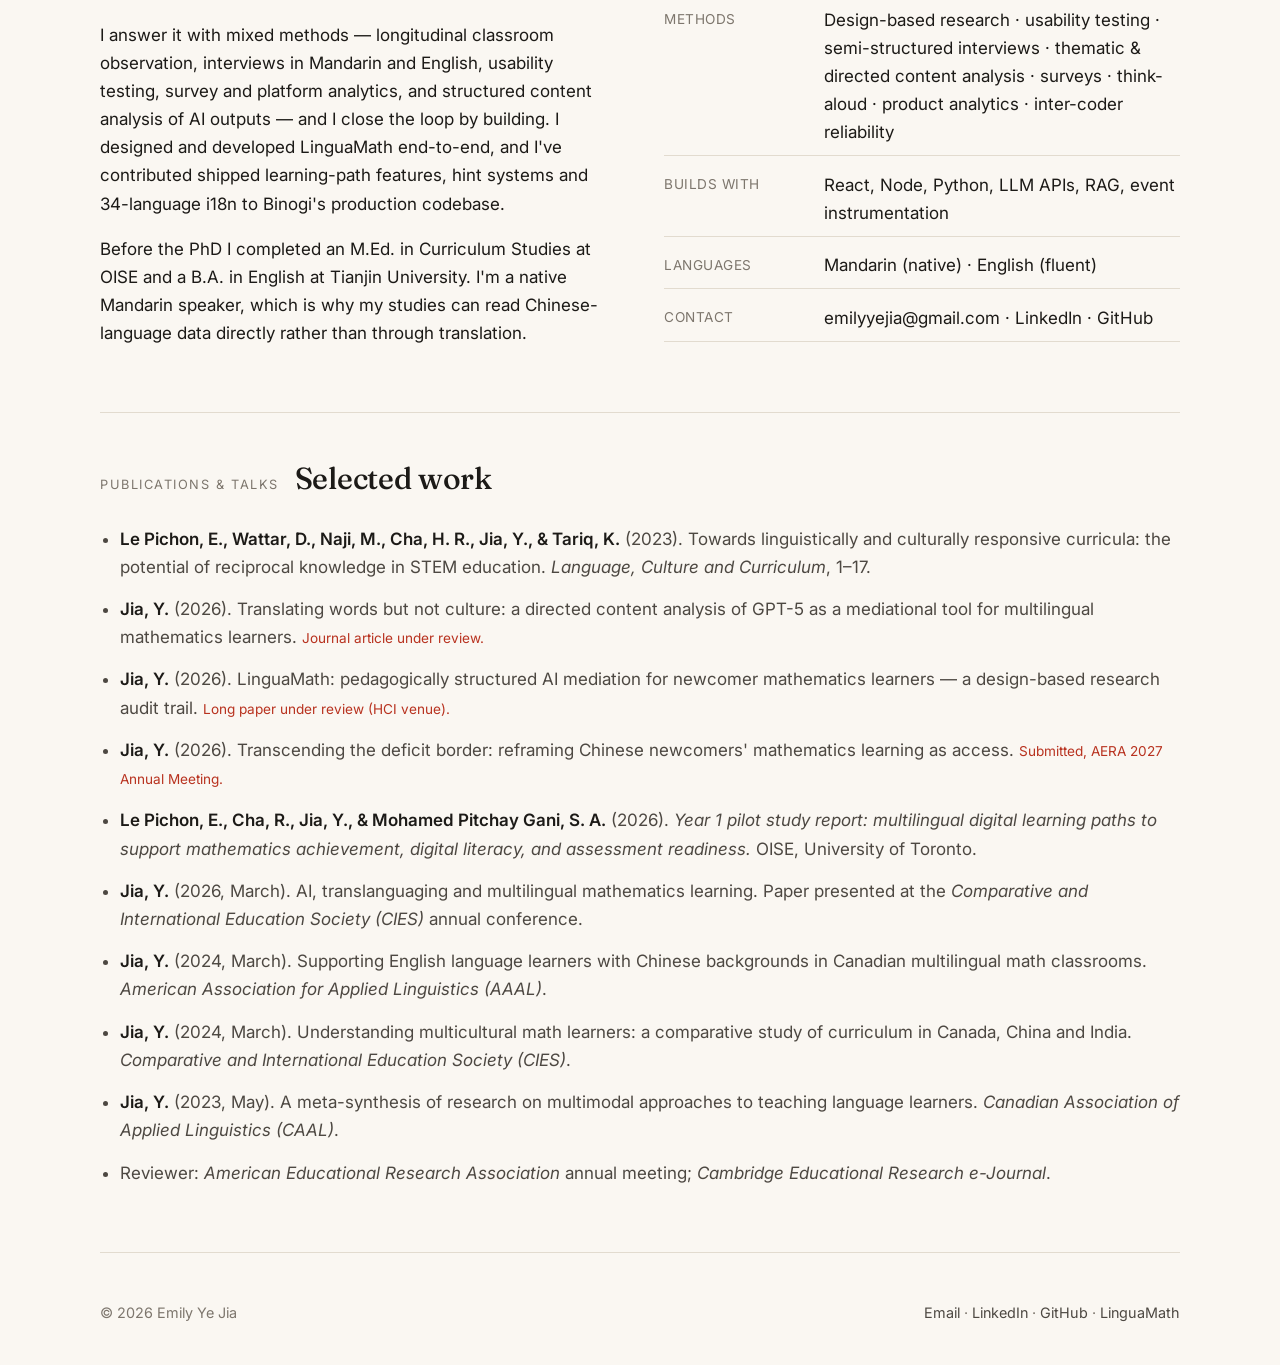
==== commit b157582f: "Rebuild site as UX/HCI research portfolio with three case studies Landing page (hero, case-study car" ====
--- a/index.html
+++ b/index.html
@@ -1,83 +1,141 @@
 <!DOCTYPE html>
 <html lang="en">
 <head>
-    <meta charset="UTF-8">
-    <meta name="viewport" content="width=device-width, initial-scale=1.0">
-    <title>Ye Jia</title>
-    <link rel="stylesheet" href="css/styles.css">
+  <meta charset="UTF-8">
+  <meta name="viewport" content="width=device-width, initial-scale=1.0">
+  <title>Emily Ye Jia — Human-AI / HCI Researcher</title>
+  <meta name="description" content="UX research portfolio of Emily Ye Jia: mixed-methods and design-based research on AI-mediated multilingual mathematics learning.">
+  <link rel="preconnect" href="https://fonts.googleapis.com">
+  <link href="https://fonts.googleapis.com/css2?family=Fraunces:ital,opsz,wght@0,9..144,400;0,9..144,500;1,9..144,400&family=Inter:wght@400;500;600&display=swap" rel="stylesheet">
+  <link rel="stylesheet" href="css/styles.css">
 </head>
 <body>
-     <header>
-        <h1>Ye Jia</h1>
-        <p>EdTech Researcher</p>
-    </header>
-    <main>
-        <section id="about">
-            <h2>About Me</h2>
-            <p>
-                Learning Technologies and Mixed-Methods Researcher with a background in full-stack development. Passionate about applying qualitative and quantitative insights to design intuitive, accessible, and user-centered educational technology. Proven ability to lead features through the full product development cycle, from research-informed ideation to deployment. Combines deep expertise in multilingual curriculum design with technical skills in Python, React, and AI to create simple and intuitive learning experiences that have a global impact.
-            </p>
-        </section>
-        <section id="research-interests">
-            <h2>Research Interests & Current Project</h2>
-            <article>
-                <h3>Research Interests</h3>
-                <p>My primary research interests include multilingual STEM education, curriculum studies, and plurilingualism, with a focus on creating equitable and culturally responsive learning environments for immigrant and international students.</p>
-            </article>
-            <article>
-                <h3>Current Project: Agentic AI Multilingual Math Practice Tracker</h3>
-                <p>This project integrates my research and technical skills to address critical needs for multilingual learners in mathematics.</p>
-                <ul>
-                    <li>Conducted foundational research to identify critical pain points for multilingual students in STEM, revealing a need for language support in math problem-solving.</li>
-                    <li>Translated qualitative insights into design concepts, focusing on accessibility and comprehension for newcomer learners.</li>
-                    <li>Designed and built an interactive prototype using Python, Django, and the Gemini API to validate research findings and test a core feature: enabling users to record math problems with translated explanations.</li>
-                </ul>
-            </article>
-        </section>  
+<div class="wrap">
 
-        <section id="research">
-            <h2>Research Contributions</h2>
-            <article>
-             
-               
-                <ul>
-                     <li><strong>Co-author:</strong> Le Pichon, E., Wattar, D., Naji, M., Cha, H. R., Jia, Y., & Tariq, K. (2023). Towards linguistically and culturally responsive curricula: the potential of reciprocal knowledge in STEM education. <em>Language, Culture and Curriculum</em>, 1-17.</li>
+  <nav class="nav">
+    <a class="brand" href="./">Emily Ye Jia</a>
+    <ul>
+      <li><a href="#work">Work</a></li>
+      <li><a href="#about">About</a></li>
+      <li><a href="#publications">Publications</a></li>
+      <li><a href="https://linkedin.com/in/ye-jia-a80245205/" target="_blank" rel="noopener">CV</a></li>
+      <li><a class="cta" href="https://www.linguamath.ca" target="_blank" rel="noopener">Try LinguaMath →</a></li>
+    </ul>
+  </nav>
 
-                    <li><strong>Presenter:</strong>American Association for Applied Linguistics Conference: <em>Supporting English language learners with Chinese backgrounds in Canadian multilingual math classrooms</em> — 18 March 2024</li>
-                    <li><strong>Presenter:</strong>Comparative and International Education Society Conference: <em>Understanding Multicultural Math Learners: A Comparative Study of Curriculum in Canada, China, India</em> — 9 March 2024</li>
-                    <li><strong>Presenter:</strong>The Canadian Association of Applied Linguistics Conference: <em>A Meta-synthesis of Research on Multimodal Approaches to Teaching Language Learners</em> — 29 May 2023</li>
-                    <li><strong>Presenter:</strong>Halton District School Board Parent Involvement Conference: <em>How Can I Support My Child(ren) at Home in STEM Subjects during Their Junior/intermediate Years?</em> — 29 April 2023</li>
-                    <li><strong>Presenter:</strong>Canadian Society for the Study of Education Conference: <em>Towards Linguistically and Culturally Sensitive Curricula: the Potential of Reciprocal Knowledge in STEM Education</em> — 16 May 2022</li>
-                    
-                    <li><strong>Reviewer:</strong>American Educational Research Association 2024 Conference </li>
-                    <li><strong>Reviewer:</strong>Cambridge Educational Research e-Journal </li>
-                    <li><strong>Reviewer:</strong>Reconceptualizing Language Norms in Multilingual Contexts </li>
-                </ul>
-            </article>
-        </section>
-            <h2>Education</h2>
-            <ul>
-                <li><strong>Ph.D. in Language and Literacy Education</strong> - University of Toronto, Canada (2021-Present)</li>
-                <li><strong>Software Engineering Bootcamp</strong> - General Assembly, US (2025)</li>
-                <li><strong>Master of Education, Curriculum Studies</strong> - University of Toronto, Canada (2015-2017) </li>
-                <li><strong>Bachelor of Arts, English</strong> - Tianjin University, China (2011-2015) </li>
-            </ul>
-        </section>
+  <header class="hero">
+    <h1>Emily Ye Jia</h1>
+    <p class="role">Human-AI / HCI Researcher</p>
+    <p class="lede">
+      I study how multilingual learners actually use AI and digital tools for mathematics — in classrooms, over months, in two languages —
+      and turn what I find into design decisions. Mixed-methods researcher, PhD candidate at OISE / University of Toronto,
+      and the designer-builder of LinguaMath.
+    </p>
+    <div class="actions">
+      <a class="btn primary" href="https://www.linguamath.ca" target="_blank" rel="noopener">Try LinguaMath App →</a>
+      <a class="btn" href="#work">View case studies</a>
+    </div>
+  </header>
 
-        <section id="contact">
-            <h2>Contact</h2>
-            <p>
-                Feel free to reach out via email or connect with me on LinkedIn.
-            </p>
-            <ul>
-                <li><strong>Email:</strong> <a href="mailto:emilyyejia@gmail.com">emilyyejia@gmail.com</a> </li>
-                <li><strong>LinkedIn:</strong> <a href="https://linkedin.com/in/ye-jia-a80245205/" target="_blank">linkedin.com/in/ye-jia-a80245205/</a> </li>
-            </ul>
-        </section>
-    </main>
-    <footer>
-        <p>&copy; 2025 Ye Jia</p>
-    </footer>
-    <script src="js/main.js"></script>
+  <section class="section" id="work">
+    <div class="section-head">
+      <span class="kicker">Research Portfolio</span>
+      <h2>Case studies</h2>
+    </div>
+
+    <div class="cases">
+      <a class="case-card" href="linguamath.html">
+        <span class="num">01</span>
+        <div>
+          <h3>LinguaMath</h3>
+          <p>Designing and evaluating AI-mediated multilingual math support — a full research cycle from stakeholder interviews and usability testing to a shipped bilingual redesign, validated with a second cohort.</p>
+          <div class="tags"><span class="tag">Design-based research</span><span class="tag">Usability testing</span><span class="tag">Interviews</span><span class="tag">Thematic analysis</span><span class="tag">Product analytics</span></div>
+        </div>
+        <span class="go">View case study →</span>
+      </a>
+
+      <a class="case-card" href="binogi.html">
+        <span class="num">02</span>
+        <div>
+          <h3>Binogi · Multilingual Learning Paths</h3>
+          <p>Mixed-methods classroom research informing AI-supported learning experiences — two school sites, three cohorts, and a research-to-product pipeline with a real engineering and UX team.</p>
+          <div class="tags"><span class="tag">Classroom observation</span><span class="tag">Surveys</span><span class="tag">Think-aloud</span><span class="tag">Focus groups</span><span class="tag">Product recommendations</span></div>
+        </div>
+        <span class="go">View case study →</span>
+      </a>
+
+      <a class="case-card" href="ai-evaluation.html">
+        <span class="num">03</span>
+        <div>
+          <h3>Evaluating Generative AI</h3>
+          <p>Developing an evaluation framework for multilingual mathematical AI — a directed content analysis of 82 GPT-5 outputs that defines what “good” means and turns the gaps into design requirements.</p>
+          <div class="tags"><span class="tag">AI evaluation</span><span class="tag">Qualitative content analysis</span><span class="tag">Codebook design</span><span class="tag">Inter-coder reliability</span><span class="tag">Design implications</span></div>
+        </div>
+        <span class="go">View case study →</span>
+      </a>
+    </div>
+  </section>
+
+  <section class="section" id="about">
+    <div class="section-head">
+      <span class="kicker">About</span>
+      <h2>Researcher who also ships</h2>
+    </div>
+    <div class="two-col">
+      <div>
+        <p>
+          I'm a PhD candidate in Language and Literacies Education at OISE, University of Toronto, working at the intersection of
+          multilingualism, mathematics education and human-AI interaction. My research asks a practical question:
+          when a newcomer student opens an AI tool to do math homework, what has to be true for that tool to actually help?
+        </p>
+        <p>
+          I answer it with mixed methods — longitudinal classroom observation, interviews in Mandarin and English, usability testing,
+          survey and platform analytics, and structured content analysis of AI outputs — and I close the loop by building.
+          I designed and developed LinguaMath end-to-end, and I've contributed shipped learning-path features, hint systems and
+          34-language i18n to Binogi's production codebase.
+        </p>
+        <p>
+          Before the PhD I completed an M.Ed. in Curriculum Studies at OISE and a B.A. in English at Tianjin University.
+          I'm a native Mandarin speaker, which is why my studies can read Chinese-language data directly rather than through translation.
+        </p>
+      </div>
+      <div>
+        <ul class="facts">
+          <li><span>Based in</span><span>Toronto, Canada</span></li>
+          <li><span>Affiliation</span><span>OISE, University of Toronto — PhD candidate (advisor: Dr. Emmanuelle Le Pichon)</span></li>
+          <li><span>Methods</span><span>Design-based research · usability testing · semi-structured interviews · thematic &amp; directed content analysis · surveys · think-aloud · product analytics · inter-coder reliability</span></li>
+          <li><span>Builds with</span><span>React, Node, Python, LLM APIs, RAG, event instrumentation</span></li>
+          <li><span>Languages</span><span>Mandarin (native) · English (fluent)</span></li>
+          <li><span>Contact</span><span><a href="mailto:emilyyejia@gmail.com">emilyyejia@gmail.com</a> · <a href="https://linkedin.com/in/ye-jia-a80245205/" target="_blank" rel="noopener">LinkedIn</a> · <a href="https://github.com/emilyyejia" target="_blank" rel="noopener">GitHub</a></span></li>
+        </ul>
+      </div>
+    </div>
+  </section>
+
+  <section class="section" id="publications">
+    <div class="section-head">
+      <span class="kicker">Publications &amp; Talks</span>
+      <h2>Selected work</h2>
+    </div>
+    <ul class="pubs">
+      <li><b>Le Pichon, E., Wattar, D., Naji, M., Cha, H. R., Jia, Y., &amp; Tariq, K.</b> (2023). Towards linguistically and culturally responsive curricula: the potential of reciprocal knowledge in STEM education. <em>Language, Culture and Curriculum</em>, 1–17.</li>
+      <li><b>Jia, Y.</b> (2026). Translating words but not culture: a directed content analysis of GPT-5 as a mediational tool for multilingual mathematics learners. <span class="status">Journal article under review.</span></li>
+      <li><b>Jia, Y.</b> (2026). LinguaMath: pedagogically structured AI mediation for newcomer mathematics learners — a design-based research audit trail. <span class="status">Long paper under review (HCI venue).</span></li>
+      <li><b>Jia, Y.</b> (2026). Transcending the deficit border: reframing Chinese newcomers' mathematics learning as access. <span class="status">Submitted, AERA 2027 Annual Meeting.</span></li>
+      <li><b>Le Pichon, E., Cha, R., Jia, Y., &amp; Mohamed Pitchay Gani, S. A.</b> (2026). <em>Year 1 pilot study report: multilingual digital learning paths to support mathematics achievement, digital literacy, and assessment readiness.</em> OISE, University of Toronto.</li>
+      <li><b>Jia, Y.</b> (2026, March). AI, translanguaging and multilingual mathematics learning. Paper presented at the <em>Comparative and International Education Society (CIES)</em> annual conference.</li>
+      <li><b>Jia, Y.</b> (2024, March). Supporting English language learners with Chinese backgrounds in Canadian multilingual math classrooms. <em>American Association for Applied Linguistics (AAAL)</em>.</li>
+      <li><b>Jia, Y.</b> (2024, March). Understanding multicultural math learners: a comparative study of curriculum in Canada, China and India. <em>Comparative and International Education Society (CIES)</em>.</li>
+      <li><b>Jia, Y.</b> (2023, May). A meta-synthesis of research on multimodal approaches to teaching language learners. <em>Canadian Association of Applied Linguistics (CAAL)</em>.</li>
+      <li>Reviewer: <em>American Educational Research Association</em> annual meeting; <em>Cambridge Educational Research e-Journal</em>.</li>
+    </ul>
+  </section>
+
+  <footer>
+    <span>© 2026 Emily Ye Jia</span>
+    <span><a href="mailto:emilyyejia@gmail.com">Email</a> · <a href="https://linkedin.com/in/ye-jia-a80245205/" target="_blank" rel="noopener">LinkedIn</a> · <a href="https://github.com/emilyyejia" target="_blank" rel="noopener">GitHub</a> · <a href="https://www.linguamath.ca" target="_blank" rel="noopener">LinguaMath</a></span>
+  </footer>
+
+</div>
 </body>
 </html>
--- a/css/styles.css
+++ b/css/styles.css
@@ -0,0 +1,184 @@
+/* ---------- tokens ---------- */
+:root {
+  --bg: #faf7f2;
+  --bg-soft: #f2ede4;
+  --ink: #1c1a17;
+  --ink-2: #4d4842;
+  --ink-3: #7d766d;
+  --line: #e2dbcf;
+  --accent: #b8321f;
+  --accent-soft: #f6e4df;
+  --card: #ffffff;
+  --max: 1080px;
+  --measure: 68ch;
+  --serif: "Fraunces", "Iowan Old Style", Georgia, serif;
+  --sans: "Inter", -apple-system, BlinkMacSystemFont, "Segoe UI", Helvetica, Arial, sans-serif;
+}
+@media (prefers-color-scheme: dark) {
+  :root {
+    --bg: #15130f;
+    --bg-soft: #1e1b16;
+    --ink: #f1ece3;
+    --ink-2: #c6bfb3;
+    --ink-3: #8f877b;
+    --line: #2f2b24;
+    --accent: #e26a53;
+    --accent-soft: #3a2420;
+    --card: #1c1914;
+  }
+}
+
+/* ---------- base ---------- */
+* { box-sizing: border-box; }
+html { scroll-behavior: smooth; }
+body {
+  margin: 0;
+  background: var(--bg);
+  color: var(--ink);
+  font-family: var(--sans);
+  font-size: 17px;
+  line-height: 1.65;
+  padding-inline: 20px;
+  -webkit-font-smoothing: antialiased;
+}
+a { color: inherit; text-decoration: none; }
+a:hover { color: var(--accent); }
+img { max-width: 100%; height: auto; display: block; }
+h1, h2, h3, h4 { font-family: var(--serif); font-weight: 500; line-height: 1.15; margin: 0; letter-spacing: -0.01em; }
+p { margin: 0 0 1em; }
+ul, ol { padding-left: 1.2em; }
+li { margin-bottom: .35em; }
+strong { font-weight: 600; }
+em { font-style: italic; }
+hr { border: 0; border-top: 1px solid var(--line); margin: 3rem 0; }
+.wrap { max-width: var(--max); margin: 0 auto; }
+.measure { max-width: var(--measure); }
+
+/* ---------- nav ---------- */
+.nav {
+  display: flex; align-items: center; justify-content: space-between; gap: 1rem;
+  padding-block: 1.4rem;
+  font-size: .92rem;
+}
+.nav .brand { font-family: var(--serif); font-size: 1.15rem; }
+.nav ul { list-style: none; display: flex; gap: 1.4rem; margin: 0; padding: 0; flex-wrap: wrap; }
+.nav li { margin: 0; }
+.nav a.cta { color: var(--accent); font-weight: 500; }
+
+/* ---------- hero (index) ---------- */
+.hero { padding-block: 4.5rem 3.5rem; }
+.hero h1 { font-size: clamp(2.4rem, 6vw, 4.2rem); }
+.hero .role { font-size: clamp(1.1rem, 2.4vw, 1.4rem); color: var(--ink-2); margin-top: .6rem; font-family: var(--serif); font-style: italic; }
+.hero .lede { margin-top: 1.6rem; max-width: 60ch; color: var(--ink-2); font-size: 1.05rem; }
+.hero .actions { display: flex; gap: 1rem; flex-wrap: wrap; margin-top: 1.8rem; }
+.btn {
+  display: inline-block; padding: .7rem 1.2rem; border-radius: 999px;
+  border: 1px solid var(--ink); font-size: .95rem; font-weight: 500;
+  transition: background .15s, color .15s;
+}
+.btn:hover { background: var(--ink); color: var(--bg); }
+.btn.primary { background: var(--accent); border-color: var(--accent); color: #fff; }
+.btn.primary:hover { background: var(--ink); border-color: var(--ink); }
+
+/* ---------- section headings ---------- */
+.section { padding-block: 3rem; border-top: 1px solid var(--line); }
+.section-head { display: flex; align-items: baseline; gap: 1rem; margin-bottom: 1.8rem; }
+.section-head h2 { font-size: 1.9rem; }
+.section-head .kicker { font-size: .8rem; letter-spacing: .12em; text-transform: uppercase; color: var(--ink-3); }
+
+/* ---------- case cards ---------- */
+.cases { display: grid; gap: 1.2rem; }
+.case-card {
+  display: grid; grid-template-columns: 4rem 1fr auto; gap: 1.2rem; align-items: start;
+  padding: 1.6rem; border: 1px solid var(--line); border-radius: 14px; background: var(--card);
+  transition: border-color .15s, transform .15s;
+}
+.case-card:hover { border-color: var(--accent); transform: translateY(-2px); color: inherit; }
+.case-card .num { font-family: var(--serif); font-size: 1.6rem; color: var(--ink-3); }
+.case-card h3 { font-size: 1.45rem; }
+.case-card p { margin: .35rem 0 .6rem; color: var(--ink-2); }
+.case-card .tags { display: flex; gap: .4rem; flex-wrap: wrap; }
+.tag { font-size: .74rem; padding: .15rem .55rem; border-radius: 999px; background: var(--bg-soft); color: var(--ink-2); }
+.case-card .go { color: var(--accent); font-weight: 500; white-space: nowrap; align-self: center; }
+@media (max-width: 640px) {
+  .case-card { grid-template-columns: 1fr; }
+  .case-card .num { font-size: 1.2rem; }
+  .case-card .go { justify-self: start; }
+}
+
+/* ---------- about / publications ---------- */
+.two-col { display: grid; grid-template-columns: 1fr 1fr; gap: 3rem; }
+@media (max-width: 760px) { .two-col { grid-template-columns: 1fr; gap: 2rem; } }
+.facts { list-style: none; padding: 0; margin: 0; }
+.facts li { display: grid; grid-template-columns: 9rem 1fr; gap: 1rem; padding: .55rem 0; border-bottom: 1px solid var(--line); }
+.facts li span:first-child { color: var(--ink-3); font-size: .85rem; letter-spacing: .04em; text-transform: uppercase; padding-top: .15rem; }
+.pubs li { margin-bottom: .9rem; color: var(--ink-2); }
+.pubs li b { color: var(--ink); font-weight: 600; }
+.pubs .status { color: var(--accent); font-size: .85rem; }
+
+/* ---------- footer ---------- */
+footer { padding-block: 3rem 2.5rem; border-top: 1px solid var(--line); color: var(--ink-3); font-size: .9rem; display: flex; justify-content: space-between; gap: 1rem; flex-wrap: wrap; }
+footer a { color: var(--ink-2); }
+
+/* ---------- case study pages ---------- */
+.cs-hero { padding-block: 3rem 2.2rem; }
+.cs-hero .kicker { font-size: .8rem; letter-spacing: .12em; text-transform: uppercase; color: var(--accent); }
+.cs-hero h1 { font-size: clamp(2rem, 5vw, 3.3rem); margin-top: .5rem; max-width: 22ch; }
+.cs-hero .sub { color: var(--ink-2); font-size: 1.15rem; margin-top: .8rem; max-width: 60ch; font-family: var(--serif); font-style: italic; }
+.meta {
+  display: grid; grid-template-columns: repeat(auto-fit, minmax(160px, 1fr)); gap: 1rem 2rem;
+  padding: 1.4rem 0; margin-top: 1.8rem; border-top: 1px solid var(--line); border-bottom: 1px solid var(--line);
+  font-size: .92rem;
+}
+.meta div span { display: block; color: var(--ink-3); font-size: .74rem; letter-spacing: .1em; text-transform: uppercase; margin-bottom: .2rem; }
+
+.cs-body { padding-block: 1rem 3rem; }
+.cs-body h2 { font-size: 1.75rem; margin: 3rem 0 1rem; scroll-margin-top: 1rem; }
+.cs-body h2 .n { color: var(--ink-3); margin-right: .6rem; font-size: 1rem; vertical-align: .35em; letter-spacing: .05em; }
+.cs-body h3 { font-size: 1.2rem; margin: 1.8rem 0 .6rem; font-family: var(--sans); font-weight: 600; }
+.cs-body p, .cs-body ul, .cs-body ol { max-width: var(--measure); }
+.cs-body ul li, .cs-body ol li { color: var(--ink-2); }
+.cs-body ul li b, .cs-body ol li b { color: var(--ink); }
+
+/* research-cycle flow */
+.flow { display: grid; grid-template-columns: repeat(5, 1fr); gap: .5rem; margin: 1.6rem 0 .6rem; }
+.flow .step { background: var(--card); border: 1px solid var(--line); border-radius: 10px; padding: .9rem .9rem; font-size: .88rem; position: relative; }
+.flow .step b { display: block; font-size: .72rem; letter-spacing: .1em; text-transform: uppercase; color: var(--accent); margin-bottom: .3rem; }
+.flow .step::after { content: "→"; position: absolute; right: -.85rem; top: 50%; transform: translateY(-50%); color: var(--ink-3); }
+.flow .step:last-child::after { content: ""; }
+@media (max-width: 820px) {
+  .flow { grid-template-columns: 1fr; }
+  .flow .step::after { content: "↓"; right: auto; left: 50%; top: auto; bottom: -1.1rem; transform: translateX(-50%); }
+}
+
+/* callouts & quotes */
+.callout { background: var(--accent-soft); border-left: 3px solid var(--accent); padding: 1rem 1.2rem; border-radius: 0 10px 10px 0; margin: 1.4rem 0; max-width: var(--measure); }
+.callout p:last-child { margin-bottom: 0; }
+blockquote { margin: 1.4rem 0; padding: 0 0 0 1.2rem; border-left: 2px solid var(--line); color: var(--ink-2); font-style: italic; max-width: var(--measure); }
+blockquote cite { display: block; font-style: normal; font-size: .85rem; color: var(--ink-3); margin-top: .4rem; }
+.zh { font-style: normal; }
+
+/* stat row */
+.stats { display: grid; grid-template-columns: repeat(auto-fit, minmax(140px, 1fr)); gap: 1rem; margin: 1.4rem 0; max-width: 820px; }
+.stat { background: var(--card); border: 1px solid var(--line); border-radius: 10px; padding: 1rem; }
+.stat b { display: block; font-family: var(--serif); font-size: 2rem; font-weight: 500; line-height: 1; color: var(--ink); }
+.stat span { font-size: .82rem; color: var(--ink-2); display: block; margin-top: .4rem; }
+
+/* tables */
+.tbl-wrap { overflow-x: auto; margin: 1.2rem 0; max-width: 100%; }
+table { border-collapse: collapse; font-size: .9rem; min-width: 560px; width: 100%; }
+th, td { text-align: left; padding: .6rem .7rem; border-bottom: 1px solid var(--line); vertical-align: top; }
+th { font-size: .74rem; letter-spacing: .08em; text-transform: uppercase; color: var(--ink-3); font-weight: 600; }
+td { color: var(--ink-2); }
+td:first-child { color: var(--ink); }
+
+/* figure */
+figure { margin: 1.6rem 0; max-width: 820px; }
+figure img { border: 1px solid var(--line); border-radius: 10px; }
+figcaption { font-size: .85rem; color: var(--ink-3); margin-top: .5rem; }
+
+/* next / prev */
+.cs-nav { display: flex; justify-content: space-between; gap: 1rem; padding-block: 2rem; border-top: 1px solid var(--line); flex-wrap: wrap; }
+.cs-nav a { color: var(--ink-2); }
+.cs-nav a b { display: block; color: var(--ink); font-family: var(--serif); font-size: 1.15rem; font-weight: 500; }
+.cs-nav a:hover b { color: var(--accent); }
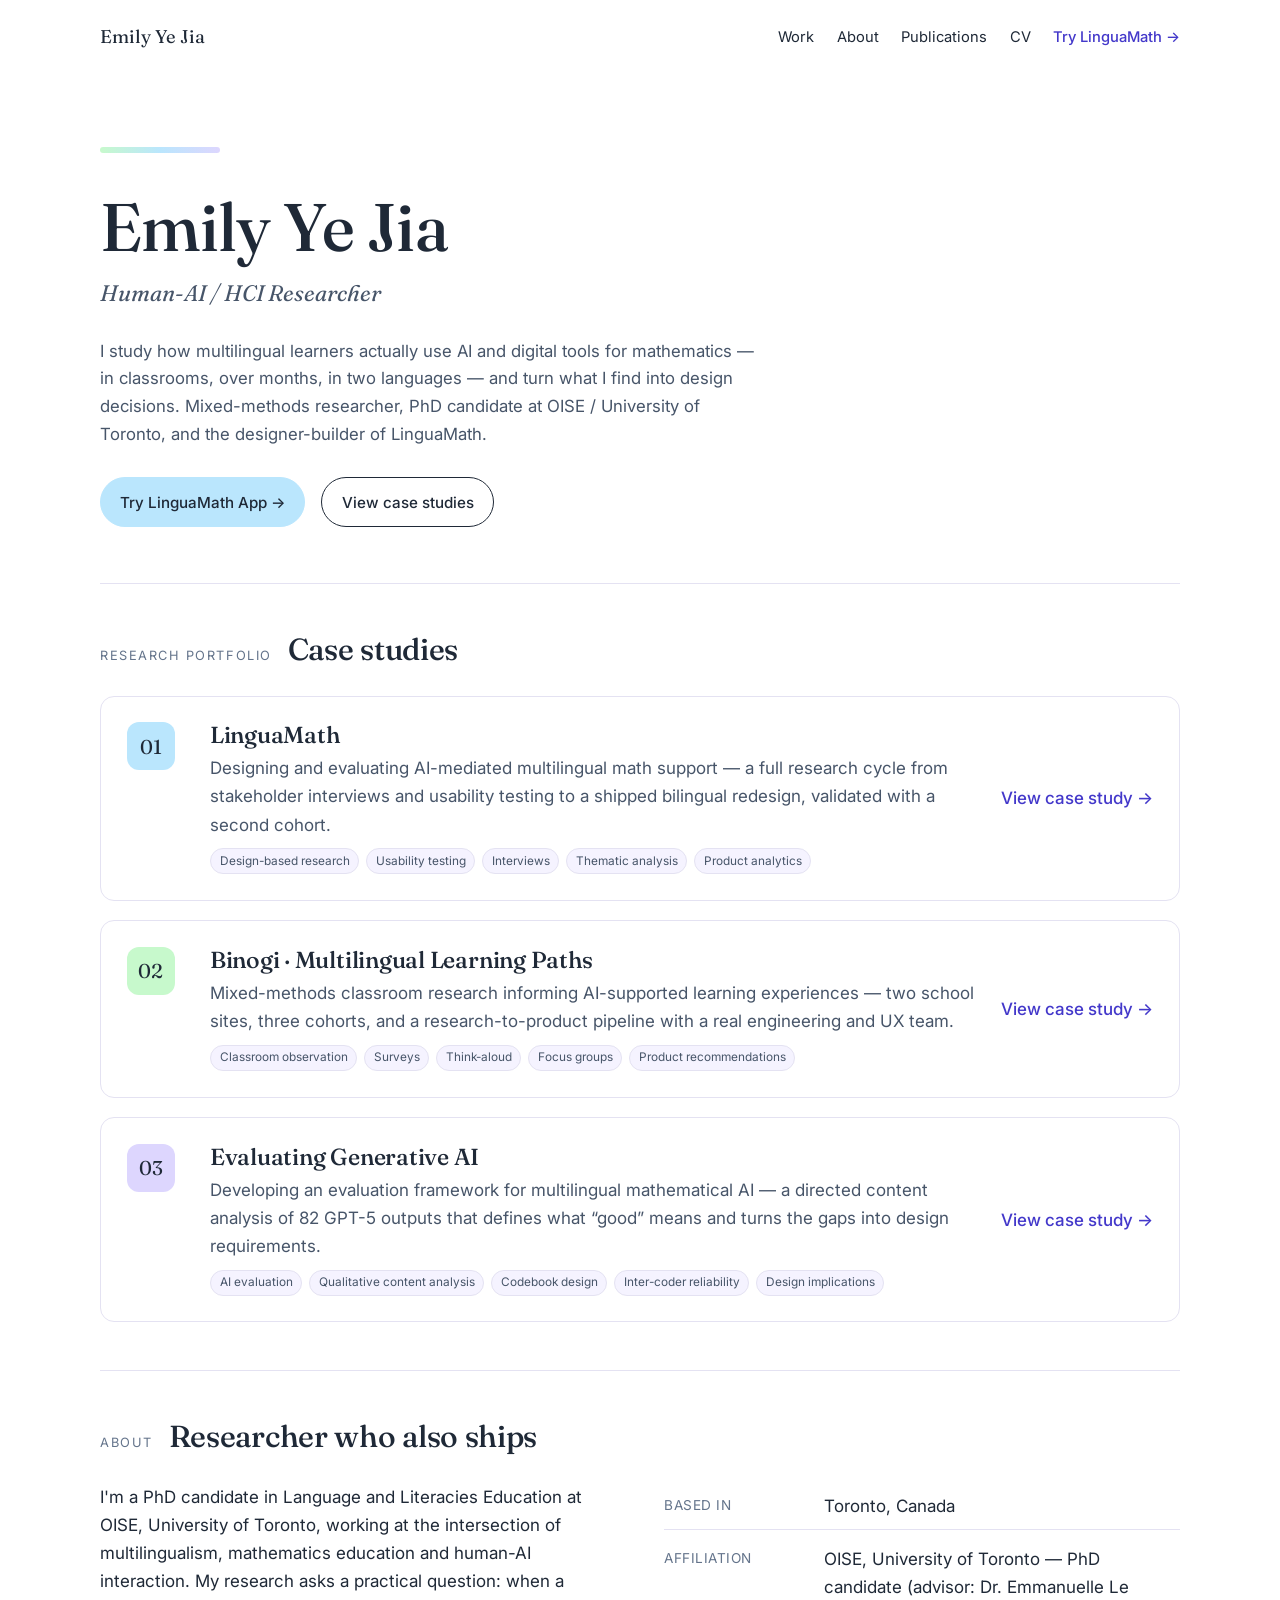
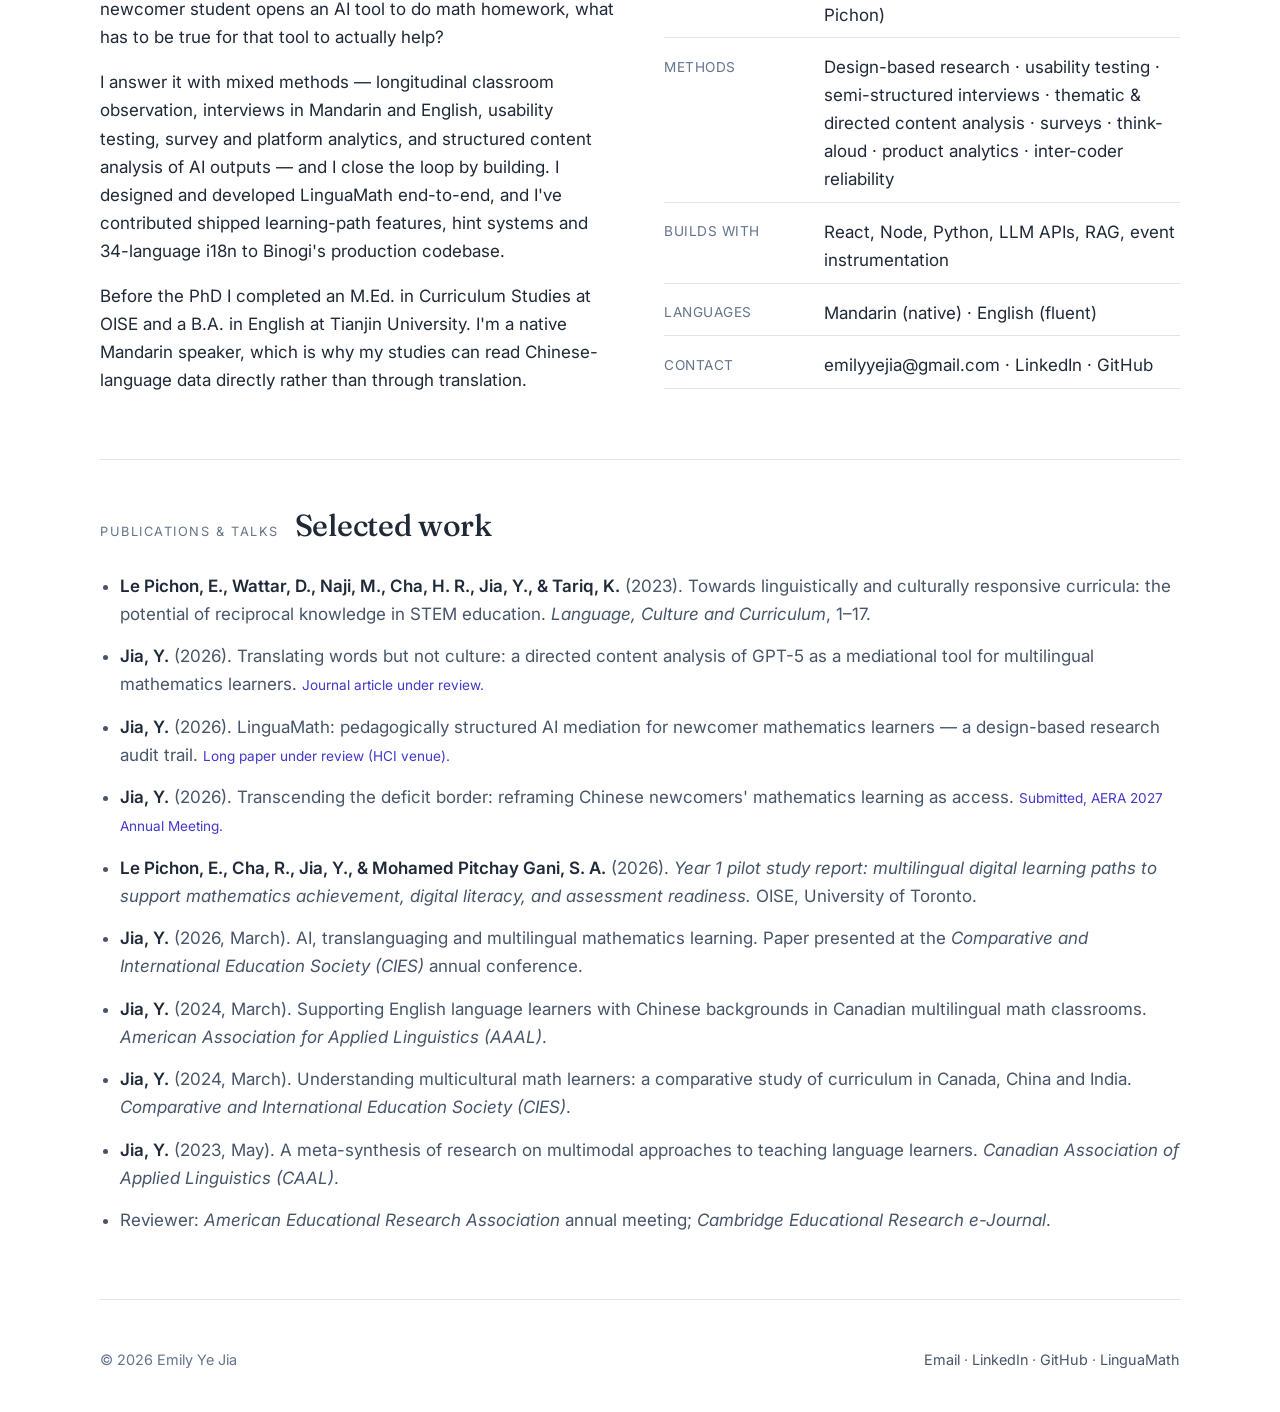
==== commit 0920660f: "Switch palette to LinguaMath white / mint / lavender / baby blue Co-Authored-By: Claude Opus 5 (1M c" ====
--- a/index.html
+++ b/index.html
@@ -44,7 +44,7 @@
     </div>
 
     <div class="cases">
-      <a class="case-card" href="linguamath.html">
+      <a class="case-card c1" href="linguamath.html">
         <span class="num">01</span>
         <div>
           <h3>LinguaMath</h3>
@@ -54,7 +54,7 @@
         <span class="go">View case study →</span>
       </a>
 
-      <a class="case-card" href="binogi.html">
+      <a class="case-card c2" href="binogi.html">
         <span class="num">02</span>
         <div>
           <h3>Binogi · Multilingual Learning Paths</h3>
@@ -64,7 +64,7 @@
         <span class="go">View case study →</span>
       </a>
 
-      <a class="case-card" href="ai-evaluation.html">
+      <a class="case-card c3" href="ai-evaluation.html">
         <span class="num">03</span>
         <div>
           <h3>Evaluating Generative AI</h3>
--- a/css/styles.css
+++ b/css/styles.css
@@ -1,14 +1,20 @@
-/* ---------- tokens ---------- */
+/* ---------- tokens (LinguaMath palette: white · mint · lavender · baby blue) ---------- */
 :root {
-  --bg: #faf7f2;
-  --bg-soft: #f2ede4;
-  --ink: #1c1a17;
-  --ink-2: #4d4842;
-  --ink-3: #7d766d;
-  --line: #e2dbcf;
-  --accent: #b8321f;
-  --accent-soft: #f6e4df;
+  --bg: #ffffff;
+  --bg-soft: #f5f3ff;
+  --ink: #1f2937;
+  --ink-2: #475569;
+  --ink-3: #64748b;
+  --line: #e4e2f2;
+  --accent: #4338ca;
+  --accent-soft: #ede9fe;
   --card: #ffffff;
+  --mint: #c7f9cc;
+  --mint-soft: #edfdf0;
+  --lavender: #ddd6fe;
+  --lavender-soft: #f5f3ff;
+  --babyblue: #bae6fd;
+  --babyblue-soft: #f0f9ff;
   --max: 1080px;
   --measure: 68ch;
   --serif: "Fraunces", "Iowan Old Style", Georgia, serif;
@@ -16,15 +22,21 @@
 }
 @media (prefers-color-scheme: dark) {
   :root {
-    --bg: #15130f;
-    --bg-soft: #1e1b16;
-    --ink: #f1ece3;
-    --ink-2: #c6bfb3;
-    --ink-3: #8f877b;
-    --line: #2f2b24;
-    --accent: #e26a53;
-    --accent-soft: #3a2420;
-    --card: #1c1914;
+    --bg: #12141c;
+    --bg-soft: #1a1d29;
+    --ink: #eef0f6;
+    --ink-2: #b8bccb;
+    --ink-3: #848a9c;
+    --line: #2a2e3d;
+    --accent: #a78bfa;
+    --accent-soft: #2b2540;
+    --card: #181b26;
+    --mint: #2a4a36;
+    --mint-soft: #1b2a22;
+    --lavender: #3b3260;
+    --lavender-soft: #221f33;
+    --babyblue: #234a63;
+    --babyblue-soft: #1a2733;
   }
 }
 
@@ -66,7 +78,11 @@
 .nav a.cta { color: var(--accent); font-weight: 500; }
 
 /* ---------- hero (index) ---------- */
-.hero { padding-block: 4.5rem 3.5rem; }
+.hero { padding-block: 4.5rem 3.5rem; position: relative; }
+.hero::before {
+  content: ""; display: block; height: 6px; width: 120px; border-radius: 999px; margin-bottom: 2.2rem;
+  background: linear-gradient(90deg, var(--mint), var(--babyblue), var(--lavender));
+}
 .hero h1 { font-size: clamp(2.4rem, 6vw, 4.2rem); }
 .hero .role { font-size: clamp(1.1rem, 2.4vw, 1.4rem); color: var(--ink-2); margin-top: .6rem; font-family: var(--serif); font-style: italic; }
 .hero .lede { margin-top: 1.6rem; max-width: 60ch; color: var(--ink-2); font-size: 1.05rem; }
@@ -77,8 +93,8 @@
   transition: background .15s, color .15s;
 }
 .btn:hover { background: var(--ink); color: var(--bg); }
-.btn.primary { background: var(--accent); border-color: var(--accent); color: #fff; }
-.btn.primary:hover { background: var(--ink); border-color: var(--ink); }
+.btn.primary { background: var(--babyblue); border-color: var(--babyblue); color: var(--ink); }
+.btn.primary:hover { background: var(--ink); border-color: var(--ink); color: var(--bg); }
 
 /* ---------- section headings ---------- */
 .section { padding-block: 3rem; border-top: 1px solid var(--line); }
@@ -93,12 +109,22 @@
   padding: 1.6rem; border: 1px solid var(--line); border-radius: 14px; background: var(--card);
   transition: border-color .15s, transform .15s;
 }
-.case-card:hover { border-color: var(--accent); transform: translateY(-2px); color: inherit; }
-.case-card .num { font-family: var(--serif); font-size: 1.6rem; color: var(--ink-3); }
+.case-card:hover { transform: translateY(-2px); color: inherit; }
+.case-card .num {
+  font-family: var(--serif); font-size: 1.25rem; color: var(--ink);
+  width: 3rem; height: 3rem; border-radius: 12px; display: grid; place-items: center;
+  background: var(--lavender);
+}
+.case-card.c1 .num { background: var(--babyblue); }
+.case-card.c2 .num { background: var(--mint); }
+.case-card.c3 .num { background: var(--lavender); }
+.case-card.c1:hover { border-color: #7dd3fc; }
+.case-card.c2:hover { border-color: #6ee7b7; }
+.case-card.c3:hover { border-color: #a78bfa; }
 .case-card h3 { font-size: 1.45rem; }
 .case-card p { margin: .35rem 0 .6rem; color: var(--ink-2); }
 .case-card .tags { display: flex; gap: .4rem; flex-wrap: wrap; }
-.tag { font-size: .74rem; padding: .15rem .55rem; border-radius: 999px; background: var(--bg-soft); color: var(--ink-2); }
+.tag { font-size: .74rem; padding: .15rem .55rem; border-radius: 999px; background: var(--lavender-soft); color: var(--ink-2); border: 1px solid var(--line); }
 .case-card .go { color: var(--accent); font-weight: 500; white-space: nowrap; align-self: center; }
 @media (max-width: 640px) {
   .case-card { grid-template-columns: 1fr; }
@@ -122,7 +148,7 @@
 
 /* ---------- case study pages ---------- */
 .cs-hero { padding-block: 3rem 2.2rem; }
-.cs-hero .kicker { font-size: .8rem; letter-spacing: .12em; text-transform: uppercase; color: var(--accent); }
+.cs-hero .kicker { font-size: .74rem; letter-spacing: .12em; text-transform: uppercase; color: var(--ink); background: var(--mint); padding: .3rem .7rem; border-radius: 999px; display: inline-block; }
 .cs-hero h1 { font-size: clamp(2rem, 5vw, 3.3rem); margin-top: .5rem; max-width: 22ch; }
 .cs-hero .sub { color: var(--ink-2); font-size: 1.15rem; margin-top: .8rem; max-width: 60ch; font-family: var(--serif); font-style: italic; }
 .meta {
@@ -144,6 +170,11 @@
 .flow { display: grid; grid-template-columns: repeat(5, 1fr); gap: .5rem; margin: 1.6rem 0 .6rem; }
 .flow .step { background: var(--card); border: 1px solid var(--line); border-radius: 10px; padding: .9rem .9rem; font-size: .88rem; position: relative; }
 .flow .step b { display: block; font-size: .72rem; letter-spacing: .1em; text-transform: uppercase; color: var(--accent); margin-bottom: .3rem; }
+.flow .step:nth-child(5n+1) { background: var(--mint-soft); }
+.flow .step:nth-child(5n+2) { background: var(--babyblue-soft); }
+.flow .step:nth-child(5n+3) { background: var(--lavender-soft); }
+.flow .step:nth-child(5n+4) { background: var(--babyblue-soft); }
+.flow .step:nth-child(5n+5) { background: var(--mint-soft); }
 .flow .step::after { content: "→"; position: absolute; right: -.85rem; top: 50%; transform: translateY(-50%); color: var(--ink-3); }
 .flow .step:last-child::after { content: ""; }
 @media (max-width: 820px) {
@@ -152,7 +183,7 @@
 }
 
 /* callouts & quotes */
-.callout { background: var(--accent-soft); border-left: 3px solid var(--accent); padding: 1rem 1.2rem; border-radius: 0 10px 10px 0; margin: 1.4rem 0; max-width: var(--measure); }
+.callout { background: var(--lavender-soft); border-left: 3px solid var(--lavender); padding: 1rem 1.2rem; border-radius: 0 10px 10px 0; margin: 1.4rem 0; max-width: var(--measure); }
 .callout p:last-child { margin-bottom: 0; }
 blockquote { margin: 1.4rem 0; padding: 0 0 0 1.2rem; border-left: 2px solid var(--line); color: var(--ink-2); font-style: italic; max-width: var(--measure); }
 blockquote cite { display: block; font-style: normal; font-size: .85rem; color: var(--ink-3); margin-top: .4rem; }
@@ -161,6 +192,10 @@
 /* stat row */
 .stats { display: grid; grid-template-columns: repeat(auto-fit, minmax(140px, 1fr)); gap: 1rem; margin: 1.4rem 0; max-width: 820px; }
 .stat { background: var(--card); border: 1px solid var(--line); border-radius: 10px; padding: 1rem; }
+.stat:nth-child(4n+1) { background: var(--babyblue-soft); }
+.stat:nth-child(4n+2) { background: var(--mint-soft); }
+.stat:nth-child(4n+3) { background: var(--lavender-soft); }
+.stat:nth-child(4n+4) { background: var(--babyblue-soft); }
 .stat b { display: block; font-family: var(--serif); font-size: 2rem; font-weight: 500; line-height: 1; color: var(--ink); }
 .stat span { font-size: .82rem; color: var(--ink-2); display: block; margin-top: .4rem; }
 
@@ -168,7 +203,7 @@
 .tbl-wrap { overflow-x: auto; margin: 1.2rem 0; max-width: 100%; }
 table { border-collapse: collapse; font-size: .9rem; min-width: 560px; width: 100%; }
 th, td { text-align: left; padding: .6rem .7rem; border-bottom: 1px solid var(--line); vertical-align: top; }
-th { font-size: .74rem; letter-spacing: .08em; text-transform: uppercase; color: var(--ink-3); font-weight: 600; }
+th { font-size: .74rem; letter-spacing: .08em; text-transform: uppercase; color: var(--ink-2); font-weight: 600; background: var(--babyblue-soft); }
 td { color: var(--ink-2); }
 td:first-child { color: var(--ink); }
 
